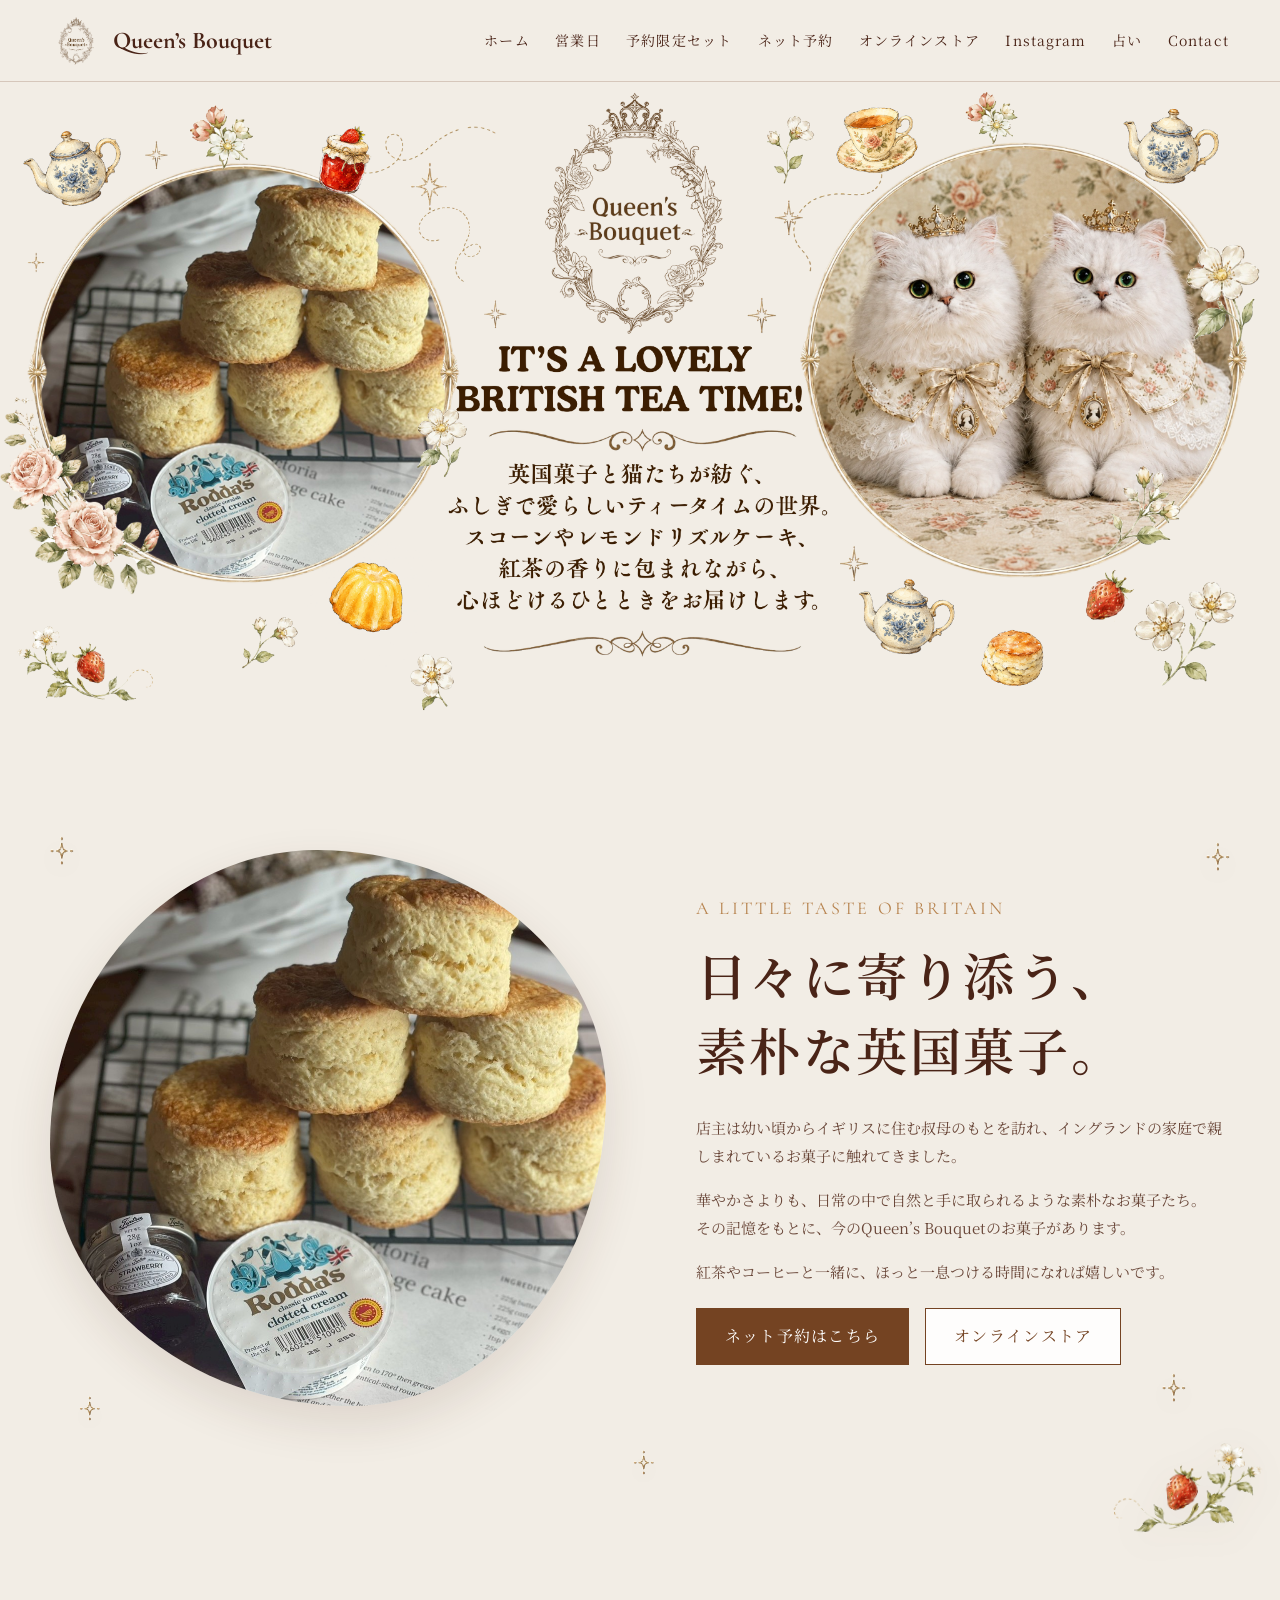
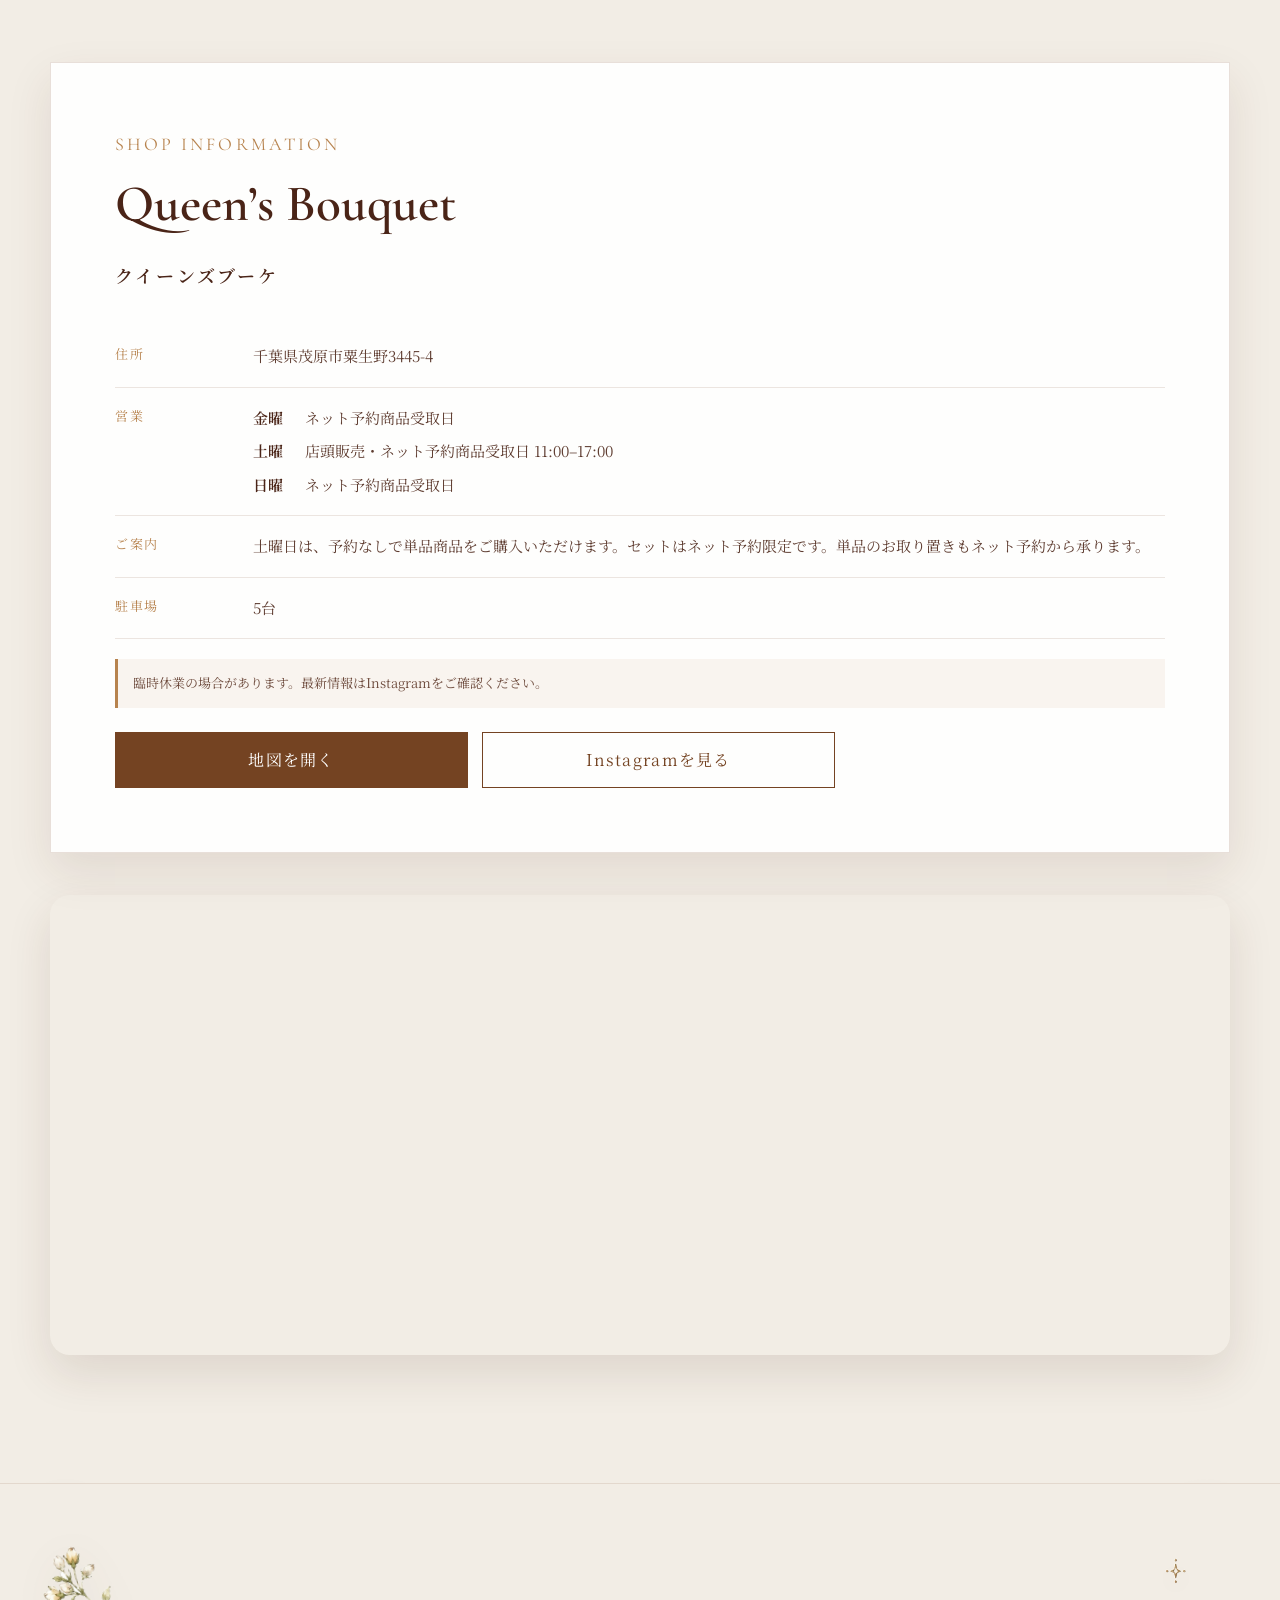
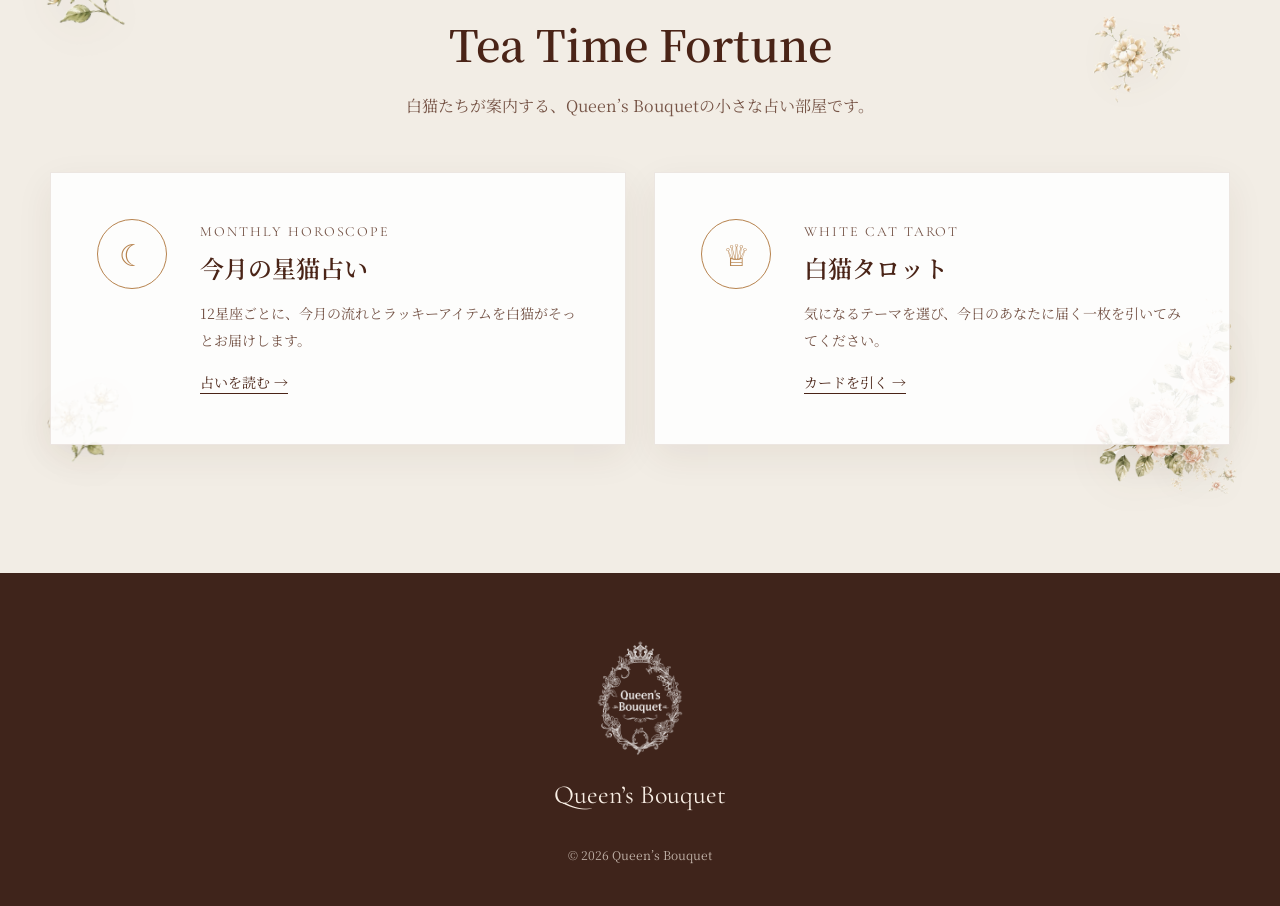
==== index.html @ 4f11711c "Rename online reservation to net reservation" ====
<!doctype html>
<html lang="ja">
<head>
  <meta charset="utf-8">
  <meta name="viewport" content="width=device-width, initial-scale=1">
  <meta name="description" content="千葉県茂原市の英国焼き菓子店 Queen's Bouquet。スコーンとレモンドリズルケーキ、やさしいティータイムをお届けします。">
  <title>Queen’s Bouquet｜英国焼き菓子店</title>
  <link rel="preconnect" href="https://fonts.googleapis.com">
  <link rel="preconnect" href="https://fonts.gstatic.com" crossorigin>
  <link href="https://fonts.googleapis.com/css2?family=Cormorant+Garamond:wght@500;600;700&family=Noto+Serif+JP:wght@400;500;600&display=swap" rel="stylesheet">
  <link rel="stylesheet" href="style.css">
</head>
<body>
  <header class="site-header">
    <a class="brand" href="#home" aria-label="Queen's Bouquet ホーム">
      <img src="assets/logo.png" alt="Queen's Bouquet ロゴ">
      <span>Queen’s Bouquet</span>
    </a>

    <button class="menu-button" type="button" aria-label="メニューを開く" aria-expanded="false">
      <span></span><span></span><span></span>
    </button>

    <nav class="main-nav" aria-label="メインメニュー">
      <a href="#home">ホーム</a>
      <a href="business-days.html">営業日</a>
      <a href="reservation.html">予約限定セット</a>
      <a href="https://queens-bouquet.take-eats.jp/" target="_blank" rel="noopener">ネット予約</a>
      <a href="https://queensbouquet.stores.jp/" target="_blank" rel="noopener">オンラインストア</a>
      <a href="https://www.instagram.com/queens__bouquet/" target="_blank" rel="noopener">Instagram</a>
      <a href="#fortune">占い</a>
      <a href="https://queensbouquet.stores.jp/inquiry"
  target="_blank"
  rel="noopener"
>
  Contact
</a>
    </nav>
  </header>

  <main>
    <section id="home" class="hero" aria-label="Queen's Bouquetへようこそ">
      <img src="assets/hero-banner.png" alt="英国菓子と白猫をあしらったQueen's Bouquetのウェルカムビジュアル">
    </section>

    <section class="intro section-shell">
      <img class="decor intro-decor intro-decor-1" src="assets/sparkle-dot.png" alt="" aria-hidden="true">
      <img class="decor intro-decor intro-decor-2" src="assets/sparkle-dot.png" alt="" aria-hidden="true">
      <img class="decor intro-decor intro-decor-3" src="assets/sparkle-dot.png" alt="" aria-hidden="true">
      <div class="intro-photo reveal">
        <img src="assets/scones-photo.png" alt="焼きたてのスコーンとクロテッドクリーム、ジャム">
      </div>
      <div class="intro-copy reveal">
        <p class="eyebrow">A little taste of Britain</p>
        <h1>日々に寄り添う、<br>素朴な英国菓子。</h1>
        <p>店主は幼い頃からイギリスに住む叔母のもとを訪れ、イングランドの家庭で親しまれているお菓子に触れてきました。</p>
        <p>華やかさよりも、日常の中で自然と手に取られるような素朴なお菓子たち。<br>その記憶をもとに、今のQueen’s Bouquetのお菓子があります。</p>
        <p>紅茶やコーヒーと一緒に、ほっと一息つける時間になれば嬉しいです。</p>
        <div class="intro-actions">
          <a class="button" href="https://queens-bouquet.take-eats.jp/" target="_blank" rel="noopener">ネット予約はこちら</a>
          <a class="button button-secondary" href="https://queensbouquet.stores.jp/" target="_blank" rel="noopener">オンラインストア</a>
        </div>
      </div>
    </section>

    

    <section class="shop-info section-shell">
      <img class="decor shop-pos shop-pos-4a" src="assets/sparkle-dot.png" alt="" aria-hidden="true">
      <img class="decor shop-pos shop-pos-4b" src="assets/sparkle-dot.png" alt="" aria-hidden="true">
      <img class="decor shop-pos shop-pos-11" src="assets/strawberry-flower-line.png" alt="" aria-hidden="true">
      <img class="decor shop-pos shop-pos-5" src="assets/flower-single.png" alt="" aria-hidden="true">
      <img class="decor shop-pos shop-pos-4c" src="assets/sparkle-dot.png" alt="" aria-hidden="true">
      <img class="decor shop-pos shop-pos-3" src="assets/strawberry-accent.png" alt="" aria-hidden="true">
      <img class="decor shop-pos shop-pos-4d" src="assets/sparkle-dot.png" alt="" aria-hidden="true">
      <img class="decor shop-pos shop-pos-2b" src="assets/teacup-accent.png" alt="" aria-hidden="true">
      <img class="decor shop-pos shop-pos-8" src="assets/teapot-accent.png" alt="" aria-hidden="true">
      <img class="decor shop-pos shop-pos-12a" src="assets/flower-double.png" alt="" aria-hidden="true">
      <img class="decor shop-pos shop-pos-15" src="assets/small-rose-bud.png" alt="" aria-hidden="true">
      <div class="info-card reveal">
        <p class="eyebrow">Shop Information</p>
        <h2>Queen’s Bouquet<br><span>クイーンズブーケ</span></h2>
        <dl class="shop-details">
          <div>
            <dt>住所</dt>
            <dd>千葉県茂原市粟生野3445-4</dd>
          </div>
          <div>
            <dt>営業</dt>
            <dd>
              <span class="schedule-line"><strong>金曜</strong> ネット予約商品受取日</span>
              <span class="schedule-line"><strong>土曜</strong> 店頭販売・ネット予約商品受取日 11:00–17:00</span>
              <span class="schedule-line"><strong>日曜</strong> ネット予約商品受取日</span>
            </dd>
          </div>
          <div>
            <dt>ご案内</dt>
            <dd>土曜日は、予約なしで単品商品をご購入いただけます。セットはネット予約限定です。単品のお取り置きもネット予約から承ります。</dd>
          </div>
          <div>
            <dt>駐車場</dt>
            <dd>5台</dd>
          </div>
        </dl>
        <p class="temporary-note">臨時休業の場合があります。最新情報はInstagramをご確認ください。</p>
        <div class="info-actions">
          <a class="button" href="https://www.google.com/maps/place/Queen's+Bouquet/@35.486247,140.3505723,18z/data=!3m1!4b1!4m6!3m5!1s0x6022c100517cca89:0xf4d206d53f871eb1!8m2!3d35.486247!4d140.3512534!16s%2Fg%2F11yyhpc_2k!5m1!1e1?entry=ttu&g_ep=EgoyMDI2MDcwOC4wIKXMDSoASAFQAw%3D%3D" target="_blank" rel="noopener">地図を開く</a>
          <a class="button button-link" href="https://www.instagram.com/queens__bouquet/" target="_blank" rel="noopener">Instagramを見る</a>
        </div>
      </div>
      <div class="map-panel reveal">
        <iframe
          src="https://www.google.com/maps?q=Queen%27s%20Bouquet%2C%20%E5%8D%83%E8%91%89%E7%9C%8C%E8%8C%82%E5%8E%9F%E5%B8%82%E7%B2%9F%E7%94%9F%E9%87%8E3445-4&z=18&output=embed"
          title="Queen’s Bouquet 周辺地図"
          loading="lazy"
          referrerpolicy="no-referrer-when-downgrade"
          allowfullscreen>
        </iframe>
      </div>
    </section>

    <section id="fortune" class="fortune-section">
      <img class="decor fortune-item fi-13" src="assets/buds-spray.png" alt="" aria-hidden="true">
      <img class="decor fortune-item fi-4" src="assets/sparkle-dot.png" alt="" aria-hidden="true">
      <img class="decor fortune-item fi-10" src="assets/rose-corner.png" alt="" aria-hidden="true">
      <img class="decor fortune-item fi-12" src="assets/flower-double.png" alt="" aria-hidden="true">
      <img class="decor fortune-item fi-14" src="assets/floral-bouquet.png" alt="" aria-hidden="true">
      <img class="decor fortune-item fi-16" src="assets/cream-flower.png" alt="" aria-hidden="true">
      <div class="section-heading reveal">
        <h2>Tea Time Fortune</h2>
        <p>白猫たちが案内する、Queen’s Bouquetの小さな占い部屋です。</p>
      </div>

      <div class="fortune-grid section-shell">
        <a class="fortune-card reveal" href="https://uranai-land.github.io/hoshi-neko-uranai/" target="_blank" rel="noopener">
          <div class="fortune-icon">☾</div>
          <div>
            <p class="card-kicker">MONTHLY HOROSCOPE</p>
            <h3>今月の星猫占い</h3>
            <p>12星座ごとに、今月の流れとラッキーアイテムを白猫がそっとお届けします。</p>
            <span>占いを読む →</span>
          </div>
        </a>

        <a class="fortune-card reveal" href="https://uranai-land.github.io/shiro-neko-tarot/" target="_blank" rel="noopener">
          <div class="fortune-icon">♕</div>
          <div>
            <p class="card-kicker">WHITE CAT TAROT</p>
            <h3>白猫タロット</h3>
            <p>気になるテーマを選び、今日のあなたに届く一枚を引いてみてください。</p>
            <span>カードを引く →</span>
          </div>
        </a>
      </div>
    </section>
  </main>

  <footer>
    <img src="assets/logo.png" alt="" aria-hidden="true">
    <p>Queen’s Bouquet</p>
    <p class="copyright">© <span id="year"></span> Queen’s Bouquet</p>
  </footer>

  <script src="script.js"></script>
</body>
</html>
---- style.css ----
:root {
  --ink: #4a2417;
  --brown: #744322;
  --gold: #b7834e;
  --cream: #fbf7f0;
  --page: #F2EDE5;
  --rose: #dba596;
  --blue: #6d8290;
  --line: rgba(116, 67, 34, .22);
  --shadow: 0 18px 45px rgba(76, 43, 26, .12);
}

* { box-sizing: border-box; }
html { scroll-behavior: smooth; }
body {
  margin: 0;
  color: var(--ink);
  background: var(--page);
  font-family: "Noto Serif JP", serif;
  line-height: 1.9;
}
img { max-width: 100%; display: block; }
a { color: inherit; }

.site-header {
  position: sticky;
  top: 0;
  z-index: 20;
  height: 82px;
  padding: 0 clamp(18px, 4vw, 68px);
  display: flex;
  align-items: center;
  justify-content: space-between;
  background: rgba(242,237,229,.96);
  border-bottom: 1px solid var(--line);
  backdrop-filter: blur(12px);
}
.brand {
  display: flex;
  align-items: center;
  gap: 12px;
  text-decoration: none;
  font-family: "Cormorant Garamond", serif;
  font-size: 24px;
  font-weight: 700;
}
.brand img { width: 50px; height: 50px; object-fit: contain; }
.main-nav { display: flex; align-items: center; gap: clamp(14px, 2vw, 30px); }
.main-nav a {
  position: relative;
  text-decoration: none;
  font-size: 14px;
  letter-spacing: .08em;
}
.main-nav a::after {
  content: "";
  position: absolute;
  left: 50%; right: 50%; bottom: -9px;
  height: 1px;
  background: var(--gold);
  transition: .25s ease;
}
.main-nav a:hover::after { left: 0; right: 0; }
.menu-button { display: none; border: 0; background: transparent; padding: 8px; }
.menu-button span { display: block; width: 25px; height: 1px; background: var(--ink); margin: 6px 0; }

.hero { background: var(--page); overflow: hidden; }
.hero img { width: 100%; height: auto; }

.section-shell { width: min(1180px, calc(100% - 40px)); margin-inline: auto; }
.decor {
  position: absolute;
  pointer-events: none;
  z-index: 0;
  filter: drop-shadow(0 8px 18px rgba(76, 43, 26, .06));
}

.intro {
  position: relative;
  display: grid;
  grid-template-columns: 1.02fr .98fr;
  gap: clamp(45px, 7vw, 100px);
  align-items: center;
  padding-block: clamp(85px, 10vw, 145px);
}
.intro-photo,
.intro-copy { position: relative; z-index: 1; }
.intro-photo img {
  width: 100%;
  aspect-ratio: 1 / 1;
  object-fit: cover;
  border-radius: 48% 52% 46% 54% / 53% 44% 56% 47%;
  box-shadow: var(--shadow);
}
.intro-decor-1 { width: 34px; left: -6px; top: 112px; }
.intro-decor-2 { width: 34px; right: -4px; top: 118px; }
.intro-decor-3 { width: 34px; right: 40px; bottom: 126px; }


.eyebrow {
  margin: 0 0 12px;
  color: var(--gold);
  font-family: "Cormorant Garamond", serif;
  font-size: 18px;
  letter-spacing: .17em;
  text-transform: uppercase;
}
h1, h2, h3 { margin-top: 0; font-weight: 600; line-height: 1.45; }
h1 { font-size: clamp(34px, 4vw, 58px); letter-spacing: .05em; margin-bottom: 28px; }
.intro-copy p:not(.eyebrow) { color: #694638; font-size: 15px; }
.intro-actions { display: flex; flex-wrap: wrap; gap: 14px 16px; margin-top: 22px; }
.button {
  display: inline-flex;
  align-items: center;
  justify-content: center;
  min-height: 52px;
  padding: 12px 28px;
  border: 1px solid var(--brown);
  background: var(--brown);
  color: #fff;
  text-decoration: none;
  letter-spacing: .08em;
  transition: .25s ease;
}
.button:hover { background: transparent; color: var(--brown); transform: translateY(-2px); }
.button-secondary { background: rgba(255,255,255,.9); color: var(--brown); }
.button-secondary:hover { background: var(--brown); color: #fff; }


.shop-info {
  position: relative;
  padding-block: clamp(85px, 10vw, 140px);
  display: grid;
  grid-template-columns: 1.1fr .9fr;
  gap: clamp(50px, 8vw, 120px);
  align-items: center;
}





.shop-pos { z-index: 0; }
.shop-pos-2a { width: 92px; left: -22px; top: -116px; transform: rotate(-7deg); }
.shop-pos-4a { width: 30px; left: 2%; top: -140px; }
.shop-pos-1a { width: 92px; left: -4%; top: 34px; transform: rotate(-4deg); }
.shop-pos-4b { width: 30px; left: 49%; top: -86px; }
.shop-pos-7 { width: 92px; left: 55%; top: -62px; transform: rotate(5deg); }
.shop-pos-11 { width: 170px; right: -40px; top: -124px; transform: rotate(-4deg); }
.shop-pos-5 { width: 82px; left: -22px; bottom: -92px; }
.shop-pos-4c { width: 28px; left: 13%; bottom: -70px; }
.shop-pos-3 { width: 46px; right: 25%; bottom: -82px; }
.shop-pos-4d { width: 28px; right: 18%; bottom: -58px; }
.shop-pos-2b { width: 90px; right: 9%; bottom: -94px; transform: rotate(4deg); }
.shop-pos-8 { width: 82px; right: -18px; bottom: -72px; transform: rotate(8deg); }

.shop-pos-12a { width: 104px; left: -26px; bottom: -118px; transform: rotate(-6deg); }
.shop-pos-15 { width: 40px; left: 39%; bottom: -34px; transform: rotate(8deg); }

.info-card {
  position: relative;
  z-index: 1;
  padding: clamp(34px, 5vw, 64px);
  border: 1px solid rgba(116, 67, 34, .16);
  background: rgba(255,255,255,.94);
  box-shadow: 0 18px 42px rgba(76, 43, 26, .10);
}
.info-card h2 { font-family: "Cormorant Garamond", "Noto Serif JP", serif; font-size: clamp(36px, 4vw, 54px); margin-bottom: 28px; line-height: 1.22; }
.info-card h2 span { font-family: "Noto Serif JP", serif; font-size: 18px; letter-spacing: .16em; }
dl { margin: 0; }
.shop-details > div {
  display: grid;
  grid-template-columns: 86px minmax(0, 1fr);
  gap: 18px;
  padding: 16px 0;
  border-bottom: 1px solid rgba(116, 67, 34, .13);
}
dt { color: var(--gold); font-size: 13px; letter-spacing: .12em; }
dd { margin: 0; font-size: 15px; color: #5f3d31; }
.schedule-line { display: block; }
.schedule-line + .schedule-line { margin-top: 5px; }
.schedule-line strong { display: inline-block; min-width: 48px; color: var(--ink); font-weight: 600; }
.temporary-note {
  margin: 20px 0 0;
  padding: 13px 15px;
  border-left: 3px solid var(--gold);
  background: rgba(183, 131, 78, .08);
  color: #6d4a3c;
  font-size: 13px;
  line-height: 1.75;
}
.info-actions {
  display: grid;
  grid-template-columns: repeat(2, minmax(0, 1fr));
  gap: 14px;
  margin-top: 24px;
}
.info-actions .button { width: 100%; min-height: 50px; margin: 0; padding-inline: 16px; white-space: nowrap; }
.button-link { background: transparent; color: var(--brown); }
.button-link:hover { background: var(--brown); color: #fff; }

.map-panel {
  position: relative;
  z-index: 1;
  min-height: 520px;
  display: grid;
  align-items: stretch;
}
.map-panel iframe {
  width: 100%;
  min-height: 520px;
  border: 0;
  border-radius: 26px;
  box-shadow: var(--shadow);
}

.fortune-section {
  position: relative;
  padding: clamp(85px, 10vw, 140px) 0;
  background: var(--page);
  border-top: 1px solid rgba(116, 67, 34, .12);
}
.fortune-item { z-index: 0; }
.fi-1 { width: 90px; right: 12%; top: 20px; }
.fi-4 { width: 30px; right: 7%; top: 72px; }
.fi-3 { width: 44px; right: 3%; top: 110px; }
.fi-10 { width: 230px; right: 3%; bottom: 82px; }
.fi-11 { width: 240px; left: 2%; bottom: 74px; }
.fi-12 { width: 92px; left: 2%; bottom: -22px; }
.fi-14 { width: 118px; right: 2%; bottom: 72px; opacity: .78; }
.fi-16 { width: 120px; right: 14%; top: 150px; opacity: .95; }





.section-heading { width: min(820px, calc(100% - 40px)); margin: 0 auto 50px; text-align: center; position: relative; z-index: 1; }
.section-heading h2 { font-size: clamp(28px, 3.4vw, 46px); margin-bottom: 15px; }
.section-heading > p:last-child { color: #765446; }
.fortune-grid { display: grid; grid-template-columns: repeat(2, 1fr); gap: 28px; position: relative; z-index: 1; }
.fortune-card {
  display: grid;
  grid-template-columns: 78px 1fr;
  gap: 25px;
  padding: clamp(28px, 4vw, 46px);
  background: rgba(255,255,255,.88);
  border: 1px solid rgba(116, 67, 34, .12);
  text-decoration: none;
  box-shadow: 0 12px 35px rgba(76,43,26,.07);
  transition: .3s ease;
}
.fortune-card:hover { transform: translateY(-6px); box-shadow: var(--shadow); border-color: var(--gold); }
.fortune-icon { width: 70px; height: 70px; display: grid; place-items: center; border: 1px solid var(--gold); border-radius: 50%; font-size: 30px; color: var(--gold); }
.card-kicker { margin: 0 0 6px; color: var(--gold); font-family: "Cormorant Garamond", serif; font-size: 14px; letter-spacing: .14em; }
.fortune-card h3 { margin-bottom: 12px; font-size: 24px; }
.fortune-card p { color: #755447; font-size: 14px; }
.fortune-card span { font-size: 14px; text-decoration: underline; text-underline-offset: 5px; }

footer { padding: 65px 20px 35px; text-align: center; background: #3f241b; color: #f8eee4; }
footer img { width: 120px; margin: 0 auto 12px; filter: brightness(0) invert(1); opacity: .92; }
footer > p { margin: 4px 0; font-family: "Cormorant Garamond", serif; font-size: 26px; }
.footer-small, footer .copyright { font-family: "Noto Serif JP", serif; font-size: 12px; opacity: .7; }
.copyright { margin-top: 25px !important; }

.reveal { opacity: 0; transform: translateY(24px); transition: opacity .8s ease, transform .8s ease; }
.reveal.is-visible { opacity: 1; transform: translateY(0); }

@media (max-width: 1000px) {
  
}

@media (max-width: 850px) {
  .site-header { height: 70px; }
  .brand span { font-size: 20px; }
  .brand img { width: 42px; height: 42px; }
  .menu-button { display: block; }
  .main-nav {
    position: fixed;
    inset: 70px 0 auto 0;
    display: grid;
    gap: 0;
    background: rgba(242,237,229,.98);
    border-bottom: 1px solid var(--line);
    transform: translateY(-130%);
    opacity: 0;
    transition: .3s ease;
  }
  .main-nav.open { transform: translateY(0); opacity: 1; }
  .main-nav a { padding: 17px 24px; text-align: center; border-top: 1px solid rgba(116,67,34,.10); }
  .main-nav a::after { display: none; }

  .intro, .shop-info { grid-template-columns: 1fr; }
  .intro-copy { order: -1; }
  .intro-decor-1 { left: -6px; top: 84px; width: 72px; }
  .intro-decor-2 { right: -6px; top: 88px; width: 74px; }
  .intro-decor-3 { right: 18px; top: auto; bottom: 128px; width: 28px; }

  .map-panel iframe { min-height: 360px; }

  .fortune-grid { grid-template-columns: 1fr; }
  .shop-pos-2a { width: 70px; left: -10px; top: -90px; }
  .shop-pos-4a { left: 2%; top: -104px; }
  .shop-pos-1a { width: 72px; left: -12px; top: 14px; }
  .shop-pos-4b { left: 47%; top: -54px; }
  .shop-pos-7 { width: 74px; left: 57%; top: -38px; }
  .shop-pos-11 { width: 130px; right: -28px; top: -90px; }
  .shop-pos-5 { width: 64px; left: -8px; bottom: -64px; }
  .shop-pos-4c { left: 16%; bottom: -50px; }
  .shop-pos-3 { right: 28%; bottom: -58px; }
  .shop-pos-4d { right: 19%; bottom: -42px; }
  .shop-pos-2b { width: 68px; right: 8%; bottom: -64px; }
  .shop-pos-8 { width: 64px; right: -8px; bottom: -48px; }
  .fi-1 { width: 72px; right: 12%; top: 20px; }
  .fi-4 { width: 26px; right: 7%; top: 68px; }
  .fi-3 { width: 34px; right: 3%; top: 106px; }
  .fi-10 { width: 170px; right: -28px; bottom: 98px; opacity: .8; }
  .fi-11 { width: 170px; left: -24px; bottom: 90px; opacity: .8; }
}

@media (max-width: 560px) {
  body { line-height: 1.8; }

  /* スマホではメインバナー全体を画面幅に収める */
  .hero { overflow: hidden; }
  .hero img {
    width: 100%;
    max-width: 100%;
    height: auto;
    object-fit: contain;
    display: block;
  }

.section-shell { width: min(100% - 28px, 1180px); }

  .intro { padding-block: 70px; gap: 48px; }
  .intro-actions { flex-direction: column; align-items: flex-start; }
  .intro-actions .button { width: 100%; }
  .decor { opacity: .82; }

  
  .shop-info { padding-block: 70px; }
  .info-card { padding: 30px 22px; }
  .info-actions { grid-template-columns: 1fr; }
  .shop-details > div { grid-template-columns: 72px minmax(0, 1fr); gap: 12px; }
  .map-panel iframe { min-height: 300px; }
  .fortune-item { opacity: .9; }
  .fi-10, .fi-11 { opacity: .42; }

  .fortune-card { grid-template-columns: 1fr; gap: 16px; }
  .fortune-icon { width: 58px; height: 58px; font-size: 25px; }

  /* 占い見出しに重なる右側の花を非表示 */
  .fortune-section .fi-16 { display: none !important; }
}

.shop-pos-1a, .shop-pos-7 { display: none !important; }

.fi-13 { width: 92px; left: 3%; top: 58px; transform: rotate(-12deg); }
.fi-12 { width: 88px; left: 3%; bottom: 112px; transform: rotate(-6deg); }
.fi-16 { width: 104px; right: 7%; top: 122px; opacity: .92; }
.fi-1, .fi-3, .fi-11 { display: none !important; }

@media (max-width: 850px) {
  .intro-decor-1 { width: 28px; left: 4px; top: 88px; }
  .intro-decor-2 { width: 28px; right: 4px; top: 92px; }
  .fi-13 { width: 72px; left: 1%; top: 54px; }
  .fi-12 { width: 68px; left: 1%; bottom: 118px; }
  .fi-16 { width: 82px; right: 4%; top: 118px; }
  .fi-14 { width: 92px; right: -8px; bottom: 72px; opacity: .55; }
}


/* Business days page */
.business-page { padding: clamp(64px, 8vw, 110px) 0; }
.business-hero {
  text-align: center;
  max-width: 860px;
  padding: clamp(42px, 6vw, 68px) clamp(22px, 5vw, 64px);
  background: rgba(255,255,255,.78);
  border: 1px solid rgba(116,67,34,.12);
  box-shadow: 0 16px 38px rgba(76,43,26,.07);
}
.business-hero h1 { margin-bottom: 22px; font-size: clamp(38px, 5vw, 62px); }
.business-hero p { margin: 10px 0; color: #694638; }
.business-lead { font-size: clamp(18px, 2vw, 22px); line-height: 1.9; }
.business-overview {
  display: grid;
  gap: 14px;
  max-width: 620px;
  margin: 28px auto 0;
}
.business-overview p {
  margin: 0;
  padding: 14px 18px;
  background: rgba(183,131,78,.08);
  border: 1px solid rgba(116,67,34,.1);
  border-radius: 999px;
  display: flex;
  justify-content: center;
  gap: 14px;
  flex-wrap: wrap;
  align-items: center;
}
.business-overview strong { color: var(--ink); font-weight: 700; letter-spacing: .08em; }
.business-overview span { color: #6e4b3d; }
.business-cards {
  display: grid;
  grid-template-columns: repeat(2, minmax(0, 1fr));
  gap: 30px;
  max-width: 1080px;
  margin: 42px auto 0;
}
.business-card {
  padding: clamp(34px, 5vw, 50px);
  background: rgba(255,255,255,.92);
  border: 1px solid rgba(116,67,34,.12);
  box-shadow: 0 14px 34px rgba(76,43,26,.07);
  text-align: center;
  min-height: 320px;
  display: flex;
  flex-direction: column;
  justify-content: center;
}
.business-card h2 { margin: 10px 0 12px; font-size: clamp(28px, 3vw, 42px); }
.business-day { margin: 0; color: var(--gold); letter-spacing: .18em; font-size: 13px; }
.business-time { margin: 0 0 10px; font-family: 'Cormorant Garamond', serif; font-size: clamp(30px, 4vw, 52px); line-height: 1.15; color: var(--ink); }
.business-time-small { font-size: clamp(28px, 3.2vw, 42px); }
.business-type { margin: 0; font-size: 18px; font-weight: 600; color: var(--ink); }
.business-copy { margin: 18px 0 0; line-height: 2; color: #6e4b3d; }
.business-card .button { margin: 20px auto 0; }
.business-note {
  max-width: 1080px;
  margin-top: 32px;
  padding: 32px 24px;
  text-align: center;
  border: 1px solid rgba(183,131,78,.22);
  background: rgba(183,131,78,.08);
}
.business-note-title { margin: 0 0 8px; font-weight: 600; color: var(--ink); }
.business-note p { margin: 6px 0; }
.business-note .button { margin-top: 18px; }
.back-home { margin-top: 42px; text-align: center; }
.back-home a { display: inline-block; padding-bottom: 4px; border-bottom: 1px solid currentColor; text-decoration: none; }
.main-nav a[aria-current="page"] { color: var(--gold); }

@media (max-width: 850px) {
  .business-cards { grid-template-columns: 1fr; gap: 22px; }
  .business-card { min-height: auto; }
  .business-overview p { border-radius: 22px; }
}

@media (max-width: 560px) {
  .business-page { padding-top: 40px; }
  .business-hero { padding: 34px 18px; }
  .business-hero br { display: none; }
  .business-overview p { padding: 14px 16px; }
  .business-card { padding: 28px 20px; }
  .business-note { padding: 22px 16px; }
}

/* お取り置きページ */
.reservation-page { padding: 90px 0 120px; }
.reservation-intro { max-width: 920px; text-align: center; }
.reservation-intro h1 { margin-bottom: 28px; }
.reservation-intro > p { max-width: 760px; margin: 12px auto; }
.reservation-summary {
  display: grid;
  grid-template-columns: repeat(2, minmax(0, 1fr));
  gap: 18px;
  margin: 38px auto 28px;
}
.reservation-summary p {
  margin: 0;
  padding: 24px 18px;
  background: rgba(255,255,255,.82);
  border: 1px solid rgba(116,67,34,.15);
  box-shadow: 0 10px 26px rgba(76,43,26,.06);
}
.reservation-important {
  font-weight: 600;
  color: var(--brown);
  font-size: 18px;
}
.reservation-form-wrap { max-width: 920px; margin-top: 54px; }
.reservation-status {
  display: none;
  margin-bottom: 22px;
  padding: 18px 22px;
  border: 1px solid rgba(116,67,34,.2);
  background: rgba(255,255,255,.82);
  text-align: center;
}
.reservation-status.is-open,
.reservation-status.is-closed { display: block; }
.reservation-status.is-open { border-color: rgba(76,116,67,.35); }
.reservation-status.is-closed { border-color: rgba(146,63,49,.35); color: #76372d; }
.hold-form {
  padding: clamp(28px, 6vw, 66px);
  background: rgba(255,255,255,.92);
  border: 1px solid rgba(116,67,34,.18);
  box-shadow: var(--shadow);
}
.form-field { margin-bottom: 28px; }
.contact-field { display: flex; flex-direction: column; }
.contact-field input { margin-top: auto; min-height: 54px; }
.field-note-spacer { visibility: hidden; }

.form-grid-two { display: grid; grid-template-columns: 1fr 1fr; gap: 24px; }
.form-field label,
.product-fieldset legend {
  display: block;
  margin-bottom: 8px;
  font-weight: 600;
  color: var(--ink);
}
.form-field label span,
.product-fieldset legend span { color: #9a4b3f; font-size: 12px; margin-left: 6px; }
.field-note { margin: 0 0 9px; color: #7c6257; font-size: 13px; }
.form-field input,
.form-field select,
.form-field textarea,
.product-row select {
  width: 100%;
  border: 1px solid rgba(116,67,34,.26);
  background: #fff;
  color: var(--ink);
  font: inherit;
  padding: 13px 14px;
  border-radius: 0;
}
.form-field input:focus,
.form-field select:focus,
.form-field textarea:focus,
.product-row select:focus { outline: 2px solid rgba(183,131,78,.35); outline-offset: 2px; }
.product-fieldset {
  margin: 4px 0 30px;
  padding: 0;
  border: 0;
}
.product-row {
  display: grid;
  grid-template-columns: 1fr 130px;
  align-items: center;
  gap: 24px;
  padding: 18px 0;
  border-bottom: 1px dotted rgba(116,67,34,.25);
}
.product-row:first-of-type { border-top: 1px dotted rgba(116,67,34,.25); }
.product-row strong { display: block; font-size: 17px; }
.product-row small { display: block; margin-top: 4px; color: #7c6257; }
.product-row label { display: grid; grid-template-columns: 1fr auto; align-items: center; gap: 9px; }
.product-row em { font-style: normal; }
.form-error { margin: 10px 0 0; color: #9a3f34; font-size: 14px; }
.consent-row { display: flex; align-items: flex-start; gap: 12px; margin: 30px 0 10px; }
.consent-row input { margin-top: 7px; flex: 0 0 auto; }
.reservation-submit { width: 100%; margin-top: 20px; cursor: pointer; font-family: inherit; font-size: 16px; }
.reservation-submit:disabled { opacity: .45; cursor: not-allowed; transform: none; }
.submit-note { margin: 14px 0 0; color: #7c6257; font-size: 13px; text-align: center; }
.honeypot { position: absolute !important; left: -9999px !important; opacity: 0 !important; }
.sr-only { position: absolute; width: 1px; height: 1px; padding: 0; margin: -1px; overflow: hidden; clip: rect(0,0,0,0); white-space: nowrap; border: 0; }
.hold-form.is-closed { opacity: .62; }

@media (max-width: 700px) {
  .reservation-page { padding: 60px 0 90px; }
  .reservation-summary { grid-template-columns: 1fr; }
  .form-grid-two { grid-template-columns: 1fr; gap: 0; }
  .product-row { grid-template-columns: 1fr 105px; gap: 14px; }
  .hold-form { padding: 28px 20px; }
}

/* ========================================
   土曜限定セット案内ページ
======================================== */

.saturday-set-page {
  padding-bottom: 100px;
}

.set-page-hero {
  max-width: 920px;
  padding-top: clamp(70px, 9vw, 125px);
  padding-bottom: clamp(65px, 8vw, 105px);
  text-align: center;
}

.set-page-hero h1 {
  margin-bottom: 24px;
  font-size: clamp(38px, 5vw, 64px);
}

.set-page-lead {
  max-width: 720px;
  margin: 0 auto;
  color: #694638;
  font-size: clamp(17px, 2vw, 21px);
  line-height: 2;
}

.set-page-notice {
  max-width: 760px;
  margin: 38px auto 0;
  padding: 28px 30px;
  border: 1px solid rgba(116, 67, 34, .18);
  border-left: 4px solid var(--gold);
  background: rgba(255, 255, 255, .78);
  text-align: left;
}

.set-page-notice strong {
  display: block;
  margin-bottom: 12px;
  color: var(--brown);
  font-size: 18px;
}

.set-page-notice p {
  margin: 7px 0;
  color: #694638;
  line-height: 1.9;
}

.set-page-actions {
  margin-top: 34px;
}

.set-reservation-button {
  min-width: min(100%, 360px);
}

.set-page-deadline {
  margin: 18px 0 0;
  color: #765446;
  font-size: 13px;
  line-height: 1.85;
}

.set-catalog {
  padding-top: 30px;
  padding-bottom: clamp(75px, 9vw, 125px);
}

.set-catalog-grid {
  display: grid;
  grid-template-columns: repeat(2, minmax(0, 1fr));
  gap: 28px;
}

.reservation-set-card {
  display: flex;
  flex-direction: column;
  padding: clamp(28px, 4vw, 45px);
  border: 1px solid rgba(116, 67, 34, .14);
  background: rgba(255, 255, 255, .9);
  box-shadow: 0 14px 34px rgba(76, 43, 26, .07);
}

.reservation-set-heading {
  padding-bottom: 18px;
  border-bottom: 1px solid rgba(116, 67, 34, .13);
}

.set-card-number {
  margin: 0 0 8px;
  color: var(--gold);
  font-family: "Cormorant Garamond", serif;
  font-size: 13px;
  letter-spacing: .2em;
}

.reservation-set-card h2 {
  margin: 0;
  font-size: clamp(25px, 3vw, 34px);
  line-height: 1.5;
}

.set-price {
  display: grid;
  gap: 7px;
  margin-top: 24px;
  padding: 20px 22px;
  background: rgba(183, 131, 78, .08);
  border-left: 3px solid var(--gold);
}

.single-total {
  width: fit-content;
  color: #8a756c;
  font-size: 14px;
  text-decoration: line-through;
  text-decoration-thickness: 1px;
  text-decoration-color: #8a756c;
}

.set-price strong {
  color: var(--brown);
  font-size: clamp(18px, 2vw, 22px);
  line-height: 1.5;
}

.set-card-description {
  min-height: 0;
  margin: 18px 0 0;
  color: #694638;
  font-size: 14px;
  line-height: 1.9;
}

.set-contents {
  margin-top: 24px;
}

.set-contents-title {
  margin: 0 0 12px;
  color: var(--ink);
  font-size: 14px;
  font-weight: 600;
}

.set-contents ul {
  margin: 0;
  padding-left: 1.4em;
}

.set-contents li {
  margin: 9px 0;
  color: #694638;
  font-size: 14px;
  line-height: 1.85;
}

.single-price-section {
  padding-bottom: clamp(75px, 9vw, 120px);
}

.single-price-box {
  max-width: 760px;
  margin: 0 auto;
  padding: clamp(34px, 6vw, 62px);
  background: rgba(255, 255, 255, .88);
  border: 1px solid rgba(116, 67, 34, .14);
  text-align: center;
  box-shadow: 0 14px 34px rgba(76, 43, 26, .07);
}

.single-price-box h2 {
  margin-bottom: 28px;
  font-size: clamp(30px, 4vw, 46px);
}

.single-price-list {
  max-width: 520px;
  margin: 0 auto;
  border-top: 1px solid rgba(116, 67, 34, .15);
}

.single-price-list p {
  display: flex;
  align-items: center;
  justify-content: space-between;
  gap: 25px;
  margin: 0;
  padding: 15px 4px;
  border-bottom: 1px solid rgba(116, 67, 34, .15);
}

.single-price-list span {
  text-align: left;
}

.single-price-list strong {
  flex: 0 0 auto;
  color: var(--brown);
}

.single-price-note {
  margin: 24px 0 0;
  color: #765446;
  font-size: 14px;
}

.set-bottom-cta {
  padding: clamp(65px, 8vw, 105px) 20px;
  background: rgba(255, 255, 255, .7);
  border-top: 1px solid rgba(116, 67, 34, .13);
  border-bottom: 1px solid rgba(116, 67, 34, .13);
  text-align: center;
}

.set-bottom-cta h2 {
  margin-bottom: 18px;
  font-size: clamp(30px, 4vw, 48px);
}

.set-bottom-cta p:not(.eyebrow):not(.set-page-deadline) {
  margin-bottom: 28px;
  color: #694638;
}

.saturday-set-page .back-home {
  margin-top: 55px;
}

@media (max-width: 850px) {
  .set-catalog-grid {
    grid-template-columns: 1fr;
  }
}

@media (max-width: 560px) {
  .saturday-set-page {
    padding-bottom: 75px;
  }

  .set-page-hero {
    padding-top: 52px;
    padding-bottom: 65px;
  }

  .set-page-notice {
    padding: 22px 18px;
  }

  .set-page-notice strong {
    font-size: 16px;
  }

  .reservation-set-card {
    padding: 27px 20px;
  }

  .set-price {
    padding: 18px 16px;
  }

  .single-price-box {
    padding: 32px 20px;
  }

  .single-price-list p {
    gap: 16px;
  }

  .set-reservation-button {
    width: 100%;
    min-width: 0;
  }
}

/* ========================================
   営業日ページ：金・土・日の3日表示
   style.cssの一番下へ追加
======================================== */

.business-overview-three {
  max-width: 760px;
}

.business-cards-three {
  grid-template-columns: repeat(3, minmax(0, 1fr));
  max-width: 1180px;
  align-items: stretch;
}

.business-cards-three .business-card {
  min-height: 560px;
  justify-content: flex-start;
}

.business-card-saturday {
  border-color: rgba(183, 131, 78, .34);
  box-shadow: 0 18px 42px rgba(76, 43, 26, .11);
}

.business-tag-list {
  display: flex;
  justify-content: center;
  flex-wrap: wrap;
  gap: 8px;
  margin: 18px 0 0;
}

.business-tag-list span {
  display: inline-flex;
  align-items: center;
  justify-content: center;
  min-width: 76px;
  padding: 7px 13px;
  border: 1px solid rgba(183, 131, 78, .28);
  border-radius: 999px;
  background: rgba(183, 131, 78, .08);
  color: var(--brown);
  font-size: 13px;
}

.business-attention {
  margin: 18px 0 0;
  padding: 13px 14px;
  border-left: 3px solid var(--gold);
  background: rgba(183, 131, 78, .08);
  color: #694638;
  font-size: 13px;
  line-height: 1.8;
}

.business-deadline {
  margin: 18px 0 0;
  color: var(--gold);
  font-size: 13px;
  font-weight: 600;
  letter-spacing: .08em;
}

.business-cards-three .business-card > .button {
  width: 100%;
  margin-top: auto;
}

.saturday-use-box {
  display: grid;
  gap: 12px;
  margin-top: 22px;
  text-align: left;
}

.saturday-use-box > div {
  padding: 16px;
  border: 1px solid rgba(116, 67, 34, .13);
  background: rgba(183, 131, 78, .06);
}

.saturday-use-box strong {
  display: block;
  margin-bottom: 5px;
  color: var(--brown);
}

.saturday-use-box p {
  margin: 0;
  color: #694638;
  font-size: 13px;
  line-height: 1.8;
}

.business-card-actions {
  display: grid;
  gap: 10px;
  margin-top: auto;
}

.business-card-actions .button {
  width: 100%;
  margin: 0;
  padding-inline: 14px;
}

.business-guide {
  max-width: 1080px;
  margin-top: 42px;
  padding: clamp(34px, 6vw, 62px);
  border: 1px solid rgba(116, 67, 34, .14);
  background: rgba(255, 255, 255, .88);
  text-align: center;
  box-shadow: 0 14px 34px rgba(76, 43, 26, .07);
}

.business-guide-heading h2 {
  margin-bottom: 30px;
  font-size: clamp(29px, 4vw, 46px);
}

.business-guide-grid {
  display: grid;
  grid-template-columns: repeat(2, minmax(0, 1fr));
  gap: 20px;
  text-align: left;
}

.business-guide-grid > div {
  padding: 24px;
  border: 1px solid rgba(116, 67, 34, .13);
  background: rgba(183, 131, 78, .06);
}

.business-guide-grid strong {
  display: block;
  margin-bottom: 10px;
  color: var(--brown);
  font-size: 17px;
}

.business-guide-grid p {
  margin: 0;
  color: #694638;
  font-size: 14px;
  line-height: 1.9;
}

.business-guide-note {
  margin: 24px 0 20px;
  color: #765446;
  font-size: 13px;
}

.business-guide > .button {
  min-width: min(100%, 320px);
}

@media (max-width: 1050px) {
  .business-cards-three {
    grid-template-columns: 1fr;
    max-width: 760px;
  }

  .business-cards-three .business-card {
    min-height: auto;
  }

  .business-cards-three .business-card > .button,
  .business-card-actions {
    margin-top: 24px;
  }
}

@media (max-width: 700px) {
  .business-guide-grid {
    grid-template-columns: 1fr;
  }

  .business-guide {
    padding: 30px 20px;
  }
}
ライブラリ
/
business-days-aligned-style.css


/* ========================================
   営業日ページ：3カード整列版
   style.cssの一番下へ追加
======================================== */

.business-lead {
  max-width: 760px;
  margin: 0 auto;
  text-wrap: balance;
}

.business-lead-break {
  display: none;
}

.business-overview-three {
  max-width: 760px;
}

.business-cards-three {
  grid-template-columns: repeat(3, minmax(0, 1fr));
  max-width: 1180px;
  align-items: stretch;
}

.business-cards-three .business-card {
  display: grid;
  grid-template-rows: auto 1fr auto;
  min-height: 650px;
  padding: clamp(32px, 4vw, 46px);
  justify-content: initial;
}

.business-card-top {
  min-height: 245px;
}

.business-card-body {
  display: flex;
  flex-direction: column;
}

.business-card-footer {
  margin-top: 26px;
}

.business-card-footer .button {
  width: 100%;
  margin: 0;
}

.business-card-saturday {
  border-color: rgba(183, 131, 78, .34);
  box-shadow: 0 18px 42px rgba(76, 43, 26, .11);
}

.business-tag-list {
  display: flex;
  justify-content: center;
  flex-wrap: wrap;
  gap: 8px;
  margin: 18px 0 0;
}

.business-tag-list span {
  display: inline-flex;
  align-items: center;
  justify-content: center;
  min-width: 76px;
  padding: 7px 13px;
  border: 1px solid rgba(183, 131, 78, .28);
  border-radius: 999px;
  background: rgba(183, 131, 78, .08);
  color: var(--brown);
  font-size: 13px;
}

.business-attention {
  margin: 18px 0 0;
  padding: 13px 14px;
  border-left: 3px solid var(--gold);
  background: rgba(183, 131, 78, .08);
  color: #694638;
  font-size: 13px;
  line-height: 1.8;
}

.business-deadline {
  margin: 18px 0 0;
  color: var(--gold);
  font-size: 13px;
  font-weight: 600;
  letter-spacing: .08em;
}

.saturday-use-box {
  display: grid;
  gap: 12px;
  margin-top: 0;
  text-align: left;
}

.saturday-use-box > div {
  padding: 16px;
  border: 1px solid rgba(116, 67, 34, .13);
  background: rgba(183, 131, 78, .06);
}

.saturday-use-box strong {
  display: block;
  margin-bottom: 5px;
  color: var(--brown);
}

.saturday-use-box p {
  margin: 0;
  color: #694638;
  font-size: 13px;
  line-height: 1.8;
}

.business-card-actions {
  display: grid;
  gap: 10px;
}

.business-card-actions .button {
  width: 100%;
  margin: 0;
  padding-inline: 14px;
}

.business-guide {
  max-width: 1080px;
  margin-top: 42px;
  padding: clamp(34px, 6vw, 62px);
  border: 1px solid rgba(116, 67, 34, .14);
  background: rgba(255, 255, 255, .88);
  text-align: center;
  box-shadow: 0 14px 34px rgba(76, 43, 26, .07);
}

.business-guide-heading h2 {
  margin-bottom: 30px;
  font-size: clamp(29px, 4vw, 46px);
}

.business-guide-grid {
  display: grid;
  grid-template-columns: repeat(2, minmax(0, 1fr));
  gap: 20px;
  text-align: left;
}

.business-guide-grid > div {
  padding: 24px;
  border: 1px solid rgba(116, 67, 34, .13);
  background: rgba(183, 131, 78, .06);
}

.business-guide-grid strong {
  display: block;
  margin-bottom: 10px;
  color: var(--brown);
  font-size: 17px;
}

.business-guide-grid p {
  margin: 0;
  color: #694638;
  font-size: 14px;
  line-height: 1.9;
}

.business-guide-note {
  margin: 24px 0 20px;
  color: #765446;
  font-size: 13px;
}

.business-guide > .button {
  min-width: min(100%, 320px);
}

@media (max-width: 1050px) {
  .business-cards-three {
    grid-template-columns: 1fr;
    max-width: 760px;
  }

  .business-cards-three .business-card {
    min-height: auto;
  }

  .business-card-top {
    min-height: 0;
  }
}

@media (max-width: 700px) {
  .business-lead-break {
    display: initial;
  }

  .business-guide-grid {
    grid-template-columns: 1fr;
  }

  .business-guide {
    padding: 30px 20px;
  }
}
/* ネット予約限定セットの見出しをPCでは1行表示 */
@media (min-width: 851px) {
  .set-page-hero h1 {
    white-space: nowrap;
    font-size: clamp(34px, 4.2vw, 58px);
  }
}

@media (max-width: 850px) {
  .set-page-hero h1 {
    white-space: normal;
  }
}
ライブラリ
/
business-days-final-aligned-style.css


/* ========================================
   営業日ページ 最終整列
   style.cssの一番下へ追加
======================================== */

.business-lead-one-line {
  max-width: none;
  white-space: nowrap;
}

.business-overview-three {
  max-width: 760px;
}

.business-overview-three p {
  display: grid;
  grid-template-columns: 92px 1fr;
  gap: 14px;
  align-items: center;
  border-radius: 20px;
  text-align: left;
}

.business-overview-three strong {
  text-align: center;
}

.business-cards-three {
  grid-template-columns: repeat(3, minmax(0, 1fr));
  max-width: 1180px;
  align-items: stretch;
}

.business-cards-three .business-card {
  display: grid;
  grid-template-rows: 210px 1fr auto;
  min-height: 610px;
  padding: clamp(30px, 3.4vw, 44px);
  justify-content: initial;
}

.business-card-top {
  display: flex;
  flex-direction: column;
  align-items: center;
}

.business-card-top h2 {
  margin-bottom: 18px;
}

.business-type-one-line {
  white-space: nowrap;
  font-size: clamp(15px, 1.3vw, 18px);
}

.business-card-body {
  display: flex;
  flex-direction: column;
}

.business-card-body .business-copy {
  min-height: 106px;
  margin-top: 0;
}

.business-deadline {
  margin: 10px 0 0;
  color: var(--gold);
  font-size: 13px;
  font-weight: 600;
  letter-spacing: .08em;
}

.business-attention {
  min-height: 58px;
  margin: 22px 0 0;
  padding: 13px 14px;
  border-left: 3px solid var(--gold);
  background: rgba(183, 131, 78, .08);
  color: #694638;
  font-size: 13px;
  line-height: 1.8;
}

.business-attention-placeholder {
  visibility: hidden;
}

.business-card-footer {
  display: grid;
  gap: 10px;
  margin-top: 28px;
}

.business-card-footer .button {
  width: 100%;
  margin: 0;
  min-height: 50px;
}

.business-card-saturday {
  border-color: rgba(183, 131, 78, .34);
  box-shadow: 0 18px 42px rgba(76, 43, 26, .11);
}

.business-guide {
  max-width: 1080px;
  margin-top: 42px;
  padding: clamp(34px, 6vw, 62px);
  border: 1px solid rgba(116, 67, 34, .14);
  background: rgba(255, 255, 255, .88);
  text-align: center;
  box-shadow: 0 14px 34px rgba(76, 43, 26, .07);
}

.business-guide-heading h2 {
  margin-bottom: 30px;
  font-size: clamp(29px, 4vw, 46px);
}

.business-guide-grid {
  display: grid;
  grid-template-columns: repeat(2, minmax(0, 1fr));
  gap: 20px;
  text-align: left;
}

.business-guide-grid > div {
  padding: 24px;
  border: 1px solid rgba(116, 67, 34, .13);
  background: rgba(183, 131, 78, .06);
}

.business-guide-grid strong {
  display: block;
  margin-bottom: 10px;
  color: var(--brown);
  font-size: 17px;
}

.business-guide-grid p {
  margin: 0;
  color: #694638;
  font-size: 14px;
  line-height: 1.9;
}

.business-guide-note {
  margin: 24px 0 20px;
  color: #765446;
  font-size: 13px;
}

.business-guide > .button {
  min-width: min(100%, 320px);
}

@media (max-width: 1050px) {
  .business-lead-one-line {
    white-space: normal;
  }

  .business-cards-three {
    grid-template-columns: 1fr;
    max-width: 760px;
  }

  .business-cards-three .business-card {
    grid-template-rows: auto auto auto;
    min-height: auto;
  }

  .business-card-top,
  .business-card-body .business-copy,
  .business-attention {
    min-height: 0;
  }

  .business-attention-placeholder {
    display: none;
  }

  .business-type-one-line {
    white-space: normal;
  }
}

@media (max-width: 700px) {
  .business-overview-three p {
    grid-template-columns: 1fr;
    gap: 4px;
    text-align: center;
  }

  .business-guide-grid {
    grid-template-columns: 1fr;
  }

  .business-guide {
    padding: 30px 20px;
  }
}
ライブラリ
/
business-days-card-fixed-style.css


/* ========================================
   営業日ページ 3カード最終調整
   style.cssの一番下へ追加
======================================== */

.business-lead-one-line {
  max-width: none;
  white-space: nowrap;
}

.business-overview-three {
  max-width: 760px;
}

.business-overview-three p {
  display: grid;
  grid-template-columns: 92px 1fr;
  gap: 14px;
  align-items: center;
  border-radius: 20px;
  text-align: left;
}

.business-overview-three strong {
  text-align: center;
}

.business-cards-three {
  grid-template-columns: repeat(3, minmax(0, 1fr));
  max-width: 1180px;
  align-items: stretch;
}

.business-cards-three .business-card {
  display: grid;
  grid-template-rows: 230px 1fr auto;
  min-height: 650px;
  padding: clamp(30px, 3.4vw, 44px);
  justify-content: initial;
}

.business-card-top {
  display: flex;
  flex-direction: column;
  align-items: center;
  justify-content: flex-start;
}

.business-card-top .business-day {
  margin-bottom: 14px;
}

.business-card-top h2 {
  margin-bottom: 22px;
}

.business-type-one-line {
  margin: 0;
  white-space: nowrap;
  font-size: clamp(14px, 1.15vw, 17px);
  line-height: 1.65;
}

.business-card-body {
  display: grid;
  grid-template-rows: 150px 34px 60px;
  align-content: start;
}

.business-copy-fixed {
  display: flex;
  flex-direction: column;
  justify-content: flex-start;
  gap: 2px;
  min-height: 150px;
  margin: 0;
  color: #6e4b3d;
  font-size: 14px !important;
  line-height: 1.85;
  text-align: center;
}

.business-copy-fixed span {
  display: block;
}

.business-deadline {
  margin: 0;
  align-self: start;
  color: var(--gold);
  font-size: 13px;
  font-weight: 600;
  letter-spacing: .08em;
}

.business-attention {
  min-height: 58px;
  margin: 0;
  padding: 13px 14px;
  border-left: 3px solid var(--gold);
  background: rgba(183, 131, 78, .08);
  color: #694638;
  font-size: 13px;
  line-height: 1.8;
}

.business-attention-placeholder {
  visibility: hidden;
}

.business-card-footer {
  display: grid;
  gap: 10px;
  margin-top: 28px;
}

.business-card-footer .button {
  width: 100%;
  min-height: 50px;
  margin: 0;
}

.business-card-saturday {
  border-color: rgba(183, 131, 78, .34);
  box-shadow: 0 18px 42px rgba(76, 43, 26, .11);
}

.business-guide {
  max-width: 1080px;
  margin-top: 42px;
  padding: clamp(34px, 6vw, 62px);
  border: 1px solid rgba(116, 67, 34, .14);
  background: rgba(255, 255, 255, .88);
  text-align: center;
  box-shadow: 0 14px 34px rgba(76, 43, 26, .07);
}

.business-guide-heading h2 {
  margin-bottom: 30px;
  font-size: clamp(29px, 4vw, 46px);
}

.business-guide-grid {
  display: grid;
  grid-template-columns: repeat(2, minmax(0, 1fr));
  gap: 20px;
  text-align: left;
}

.business-guide-grid > div {
  padding: 24px;
  border: 1px solid rgba(116, 67, 34, .13);
  background: rgba(183, 131, 78, .06);
}

.business-guide-grid strong {
  display: block;
  margin-bottom: 10px;
  color: var(--brown);
  font-size: 17px;
}

.business-guide-grid p {
  margin: 0;
  color: #694638;
  font-size: 14px;
  line-height: 1.9;
}

.business-guide-note {
  margin: 24px 0 20px;
  color: #765446;
  font-size: 13px;
}

.business-guide > .button {
  min-width: min(100%, 320px);
}

@media (max-width: 1050px) {
  .business-lead-one-line {
    white-space: normal;
  }

  .business-cards-three {
    grid-template-columns: 1fr;
    max-width: 760px;
  }

  .business-cards-three .business-card {
    grid-template-rows: auto auto auto;
    min-height: auto;
  }

  .business-card-body {
    grid-template-rows: auto auto auto;
    gap: 18px;
  }

  .business-copy-fixed,
  .business-attention {
    min-height: 0;
  }

  .business-attention-placeholder {
    display: none;
  }

  .business-type-one-line {
    white-space: normal;
  }
}

@media (max-width: 700px) {
  .business-overview-three p {
    grid-template-columns: 1fr;
    gap: 4px;
    text-align: center;
  }

  .business-guide-grid {
    grid-template-columns: 1fr;
  }

  .business-guide {
    padding: 30px 20px;
  }
}
ライブラリ
/
business-days-methods-style.css


/* ========================================
   営業日ページ：ネット予約・店頭販売表示
   style.cssの一番下へ追加
======================================== */

.business-lead-one-line {
  max-width: none;
  white-space: nowrap;
}

.business-overview-three {
  max-width: 760px;
}

.business-overview-three p {
  display: grid;
  grid-template-columns: 92px 1fr;
  gap: 14px;
  align-items: center;
  border-radius: 20px;
  text-align: left;
}

.business-overview-three strong {
  text-align: center;
}

.business-cards-three {
  grid-template-columns: repeat(3, minmax(0, 1fr));
  max-width: 1180px;
  align-items: stretch;
}

.business-cards-three .business-card {
  display: grid;
  grid-template-rows: 230px 1fr auto;
  min-height: 780px;
  padding: clamp(30px, 3.4vw, 44px);
  justify-content: initial;
}

.business-card-top {
  display: flex;
  flex-direction: column;
  align-items: center;
  justify-content: flex-start;
}

.business-card-top .business-day {
  margin-bottom: 14px;
}

.business-card-top h2 {
  margin-bottom: 22px;
}

.business-type-one-line {
  margin: 0;
  white-space: nowrap;
  font-size: clamp(14px, 1.15vw, 17px);
  line-height: 1.65;
}

.business-card-body {
  display: flex;
  flex-direction: column;
}

.business-method-block {
  min-height: 190px;
  padding: 22px 18px;
  border: 1px solid rgba(116, 67, 34, .13);
  background: rgba(183, 131, 78, .06);
  text-align: left;
}

.business-method-block strong {
  display: block;
  margin-bottom: 12px;
  color: var(--brown);
  font-size: 17px;
}

.business-method-block p {
  margin: 0;
  color: #6e4b3d;
  font-size: 14px;
  line-height: 1.85;
}

.business-method-block p + p {
  margin-top: 12px;
}

.business-method-store {
  min-height: 190px;
  margin-top: 14px;
}

.business-method-note {
  font-size: 12px !important;
  color: #7c6257 !important;
}

.business-deadline {
  margin: 18px 0 0;
  color: var(--gold);
  font-size: 13px;
  font-weight: 600;
  letter-spacing: .08em;
}

.business-attention {
  min-height: 58px;
  margin: 18px 0 0;
  padding: 13px 14px;
  border-left: 3px solid var(--gold);
  background: rgba(183, 131, 78, .08);
  color: #694638;
  font-size: 13px;
  line-height: 1.8;
}

.business-attention-placeholder {
  visibility: hidden;
}

.business-card-footer {
  display: grid;
  gap: 10px;
  margin-top: 28px;
}

.business-card-footer .button {
  width: 100%;
  min-height: 50px;
  margin: 0;
}

.business-card-saturday {
  border-color: rgba(183, 131, 78, .34);
  box-shadow: 0 18px 42px rgba(76, 43, 26, .11);
}

.business-guide {
  max-width: 1080px;
  margin-top: 42px;
  padding: clamp(34px, 6vw, 62px);
  border: 1px solid rgba(116, 67, 34, .14);
  background: rgba(255, 255, 255, .88);
  text-align: center;
  box-shadow: 0 14px 34px rgba(76, 43, 26, .07);
}

.business-guide-heading h2 {
  margin-bottom: 30px;
  font-size: clamp(29px, 4vw, 46px);
}

.business-guide-grid {
  display: grid;
  grid-template-columns: repeat(2, minmax(0, 1fr));
  gap: 20px;
  text-align: left;
}

.business-guide-grid > div {
  padding: 24px;
  border: 1px solid rgba(116, 67, 34, .13);
  background: rgba(183, 131, 78, .06);
}

.business-guide-grid strong {
  display: block;
  margin-bottom: 10px;
  color: var(--brown);
  font-size: 17px;
}

.business-guide-grid p {
  margin: 0;
  color: #694638;
  font-size: 14px;
  line-height: 1.9;
}

.business-guide-note {
  margin: 24px 0 20px;
  color: #765446;
  font-size: 13px;
}

.business-guide > .button {
  min-width: min(100%, 320px);
}

@media (min-width: 1051px) {
  .business-cards-three .business-card:not(.business-card-saturday)
  .business-method-block {
    min-height: 394px;
  }
}

@media (max-width: 1050px) {
  .business-lead-one-line {
    white-space: normal;
  }

  .business-cards-three {
    grid-template-columns: 1fr;
    max-width: 760px;
  }

  .business-cards-three .business-card {
    grid-template-rows: auto auto auto;
    min-height: auto;
  }

  .business-method-block,
  .business-method-store {
    min-height: 0;
  }

  .business-attention-placeholder {
    display: none;
  }

  .business-type-one-line {
    white-space: normal;
  }
}

@media (max-width: 700px) {
  .business-overview-three p {
    grid-template-columns: 1fr;
    gap: 4px;
    text-align: center;
  }

  .business-guide-grid {
    grid-template-columns: 1fr;
  }

  .business-guide {
    padding: 30px 20px;
  }
}
ライブラリ
/
business-days-equal-boxes-style.css


/* ========================================
   営業日ページ：3カード完全整列
   style.cssの一番下へ追加
======================================== */

.business-lead-one-line {
  max-width: none;
  white-space: nowrap;
}

.business-overview-three {
  max-width: 760px;
}

.business-overview-three p {
  display: grid;
  grid-template-columns: 92px 1fr;
  gap: 14px;
  align-items: center;
  border-radius: 20px;
  text-align: left;
}

.business-overview-three strong {
  text-align: center;
}

.business-cards-three {
  grid-template-columns: repeat(3, minmax(0, 1fr));
  max-width: 1180px;
  align-items: stretch;
}

.business-cards-three .business-card {
  display: grid;
  grid-template-rows: 230px 1fr auto;
  min-height: 790px;
  padding: clamp(30px, 3.4vw, 44px);
  justify-content: initial;
}

.business-card-top {
  display: flex;
  flex-direction: column;
  align-items: center;
  justify-content: flex-start;
}

.business-card-top .business-day {
  margin-bottom: 14px;
}

.business-card-top h2 {
  margin-bottom: 22px;
}

.business-type-one-line {
  margin: 0;
  white-space: nowrap;
  font-size: clamp(14px, 1.15vw, 17px);
  line-height: 1.65;
}

.business-card-body {
  display: flex;
  flex-direction: column;
}

.business-method-block {
  min-height: 190px;
  padding: 22px 18px;
  border: 1px solid rgba(116, 67, 34, .13);
  background: rgba(183, 131, 78, .06);
  text-align: left;
}

.business-method-block strong {
  display: block;
  margin-bottom: 12px;
  color: var(--brown);
  font-size: 17px;
}

.business-method-block p {
  margin: 0;
  color: #6e4b3d;
  font-size: 14px;
  line-height: 1.85;
}

.business-method-block p + p {
  margin-top: 12px;
}

.business-method-store {
  min-height: 190px;
  margin-top: 14px;
}

.business-method-closed {
  display: flex;
  flex-direction: column;
  justify-content: center;
}

.business-method-closed strong {
  margin-bottom: 14px;
}

.business-method-note {
  font-size: 12px !important;
  color: #7c6257 !important;
}

.business-deadline {
  margin: 18px 0 0;
  color: var(--gold);
  font-size: 13px;
  font-weight: 600;
  letter-spacing: .08em;
  text-align: center;
}

.business-card-footer {
  display: grid;
  gap: 10px;
  margin-top: 28px;
}

.business-card-footer .button {
  width: 100%;
  min-height: 50px;
  margin: 0;
}

.business-card-saturday {
  border-color: rgba(183, 131, 78, .34);
  box-shadow: 0 18px 42px rgba(76, 43, 26, .11);
}

.business-guide {
  max-width: 1080px;
  margin-top: 42px;
  padding: clamp(34px, 6vw, 62px);
  border: 1px solid rgba(116, 67, 34, .14);
  background: rgba(255, 255, 255, .88);
  text-align: center;
  box-shadow: 0 14px 34px rgba(76, 43, 26, .07);
}

.business-guide-heading h2 {
  margin-bottom: 30px;
  font-size: clamp(29px, 4vw, 46px);
}

.business-guide-grid {
  display: grid;
  grid-template-columns: repeat(2, minmax(0, 1fr));
  gap: 20px;
  text-align: left;
}

.business-guide-grid > div {
  padding: 24px;
  border: 1px solid rgba(116, 67, 34, .13);
  background: rgba(183, 131, 78, .06);
}

.business-guide-grid strong {
  display: block;
  margin-bottom: 10px;
  color: var(--brown);
  font-size: 17px;
}

.business-guide-grid p {
  margin: 0;
  color: #694638;
  font-size: 14px;
  line-height: 1.9;
}

.business-guide-note {
  margin: 24px 0 20px;
  color: #765446;
  font-size: 13px;
}

.business-guide > .button {
  min-width: min(100%, 320px);
}

@media (max-width: 1050px) {
  .business-lead-one-line {
    white-space: normal;
  }

  .business-cards-three {
    grid-template-columns: 1fr;
    max-width: 760px;
  }

  .business-cards-three .business-card {
    grid-template-rows: auto auto auto;
    min-height: auto;
  }

  .business-method-block,
  .business-method-store {
    min-height: 0;
  }

  .business-type-one-line {
    white-space: normal;
  }
}

@media (max-width: 700px) {
  .business-overview-three p {
    grid-template-columns: 1fr;
    gap: 4px;
    text-align: center;
  }

  .business-guide-grid {
    grid-template-columns: 1fr;
  }

  .business-guide {
    padding: 30px 20px;
  }
}
/* 3曜日の「ネット予約」ボックスを同じ大きさ・同じ配置に統一 */
.business-cards-three .business-method-block:first-child {
  display: flex;
  flex-direction: column;
  justify-content: flex-start;
  height: 190px;
  min-height: 190px;
  padding: 22px 18px;
}

.business-cards-three .business-method-block:first-child strong {
  margin-bottom: 12px;
}

.business-cards-three .business-method-block:first-child p {
  margin: 0;
  font-size: 14px;
  line-height: 1.85;
}

.business-cards-three .business-method-block:first-child p + p {
  margin-top: 12px;
}
ライブラリ
/
business-days-image-match-style.css


/* ========================================
   営業日ページ 最終デザイン
   style.cssの一番下へ追加
======================================== */

.business-page-final {
  padding-top: 78px;
}

.business-lead-final {
  max-width: none;
  white-space: nowrap;
}

.business-overview-final {
  max-width: 760px;
}

.business-overview-final p {
  display: grid;
  grid-template-columns: 92px 1fr;
  gap: 16px;
  align-items: center;
  text-align: left;
  border-radius: 999px;
}

.business-overview-final strong {
  text-align: center;
}

.business-cards-final {
  display: grid;
  grid-template-columns: repeat(3, minmax(0, 1fr));
  gap: 22px;
  max-width: 1180px;
  align-items: stretch;
}

.business-card-final {
  display: grid;
  grid-template-rows: 210px 1fr auto;
  min-height: 760px;
  padding: 34px 24px 28px;
}

.business-card-heading {
  text-align: center;
}

.business-card-heading .business-day {
  margin-bottom: 12px;
}

.business-card-heading h2 {
  margin-bottom: 18px;
}

.business-type-final {
  margin: 0;
  white-space: nowrap;
  font-size: 15px;
  line-height: 1.65;
}

.business-card-content {
  display: grid;
  grid-template-rows: 190px 190px auto;
  gap: 14px;
}

.business-method-box {
  min-height: 190px;
  padding: 22px 18px;
  border: 1px solid rgba(116, 67, 34, .14);
  background: rgba(183, 131, 78, .055);
  text-align: left;
}

.business-method-box strong {
  display: block;
  margin-bottom: 14px;
  color: var(--brown);
  font-size: 17px;
}

.business-method-box p {
  margin: 0;
  color: #6e4b3d;
  font-size: 14px;
  line-height: 1.85;
}

.business-method-box p + p {
  margin-top: 12px;
}

.business-method-note {
  color: #7c6257 !important;
  font-size: 12px !important;
}

.business-deadline-final {
  margin: 4px 0 0;
  text-align: center;
  color: var(--gold);
  font-size: 13px;
  font-weight: 600;
  letter-spacing: .08em;
}

.business-card-buttons {
  display: grid;
  gap: 10px;
  margin-top: 26px;
}

.business-card-buttons .button {
  width: 100%;
  min-height: 50px;
  margin: 0;
}

@media (max-width: 1050px) {
  .business-lead-final {
    white-space: normal;
  }

  .business-cards-final {
    grid-template-columns: 1fr;
    max-width: 760px;
  }

  .business-card-final {
    grid-template-rows: auto auto auto;
    min-height: auto;
  }

  .business-card-content {
    grid-template-rows: auto auto auto;
  }

  .business-type-final {
    white-space: normal;
  }

  .business-method-box {
    min-height: 0;
  }
}

@media (max-width: 700px) {
  .business-overview-final p {
    grid-template-columns: 1fr;
    gap: 4px;
    text-align: center;
    border-radius: 22px;
  }
}
/* ========================================
   店舗情報を横幅いっぱいにし、
   マップをその下へ配置
======================================== */

.shop-info {
  display: grid;
  grid-template-columns: 1fr;
  gap: 42px;
  align-items: stretch;
}

.info-card {
  width: 100%;
  max-width: none;
}

.map-panel {
  width: 100%;
  min-height: 460px;
}

.map-panel iframe {
  width: 100%;
  min-height: 460px;
  border-radius: 20px;
}

/* 店舗情報内の項目を横に広く使う */
.shop-details > div {
  grid-template-columns: 120px minmax(0, 1fr);
}

/* ボタンも横幅を生かして整列 */
.info-actions {
  grid-template-columns: repeat(2, minmax(0, 1fr));
  max-width: 720px;
}

/* スマホ表示 */
@media (max-width: 700px) {
  .shop-info {
    gap: 28px;
  }

  .shop-details > div {
    grid-template-columns: 82px minmax(0, 1fr);
  }

  .info-actions {
    grid-template-columns: 1fr;
    max-width: none;
  }

  .map-panel,
  .map-panel iframe {
    min-height: 320px;
  }

  .map-panel iframe {
    border-radius: 14px;
  }
}
ライブラリ
/
business-days-deadline-in-box-style.css


/* ネット予約ボックス内の締切表示 */
.business-box-deadline {
  margin: -4px 0 14px !important;
  color: var(--gold) !important;
  font-size: 13px !important;
  font-weight: 600;
  letter-spacing: .08em;
  text-align: left;
}

/* 3曜日のネット予約ボックスを同じ高さに保つ */
.business-cards-final .business-method-box:first-child {
  min-height: 220px;
}
/* ネット予約と店頭販売のボックス重なりを修正 */
.business-card-content {
  grid-template-rows: auto auto;
  gap: 14px;
}

.business-method-box {
  height: auto;
  min-height: 210px;
}

.business-card-content .business-method-box:first-child {
  min-height: 250px;
}

.business-card-content .business-method-box:nth-child(2) {
  min-height: 190px;
}

.business-box-deadline {
  margin: 0 0 14px !important;
}

.business-method-box p:last-child {
  margin-bottom: 0;
}
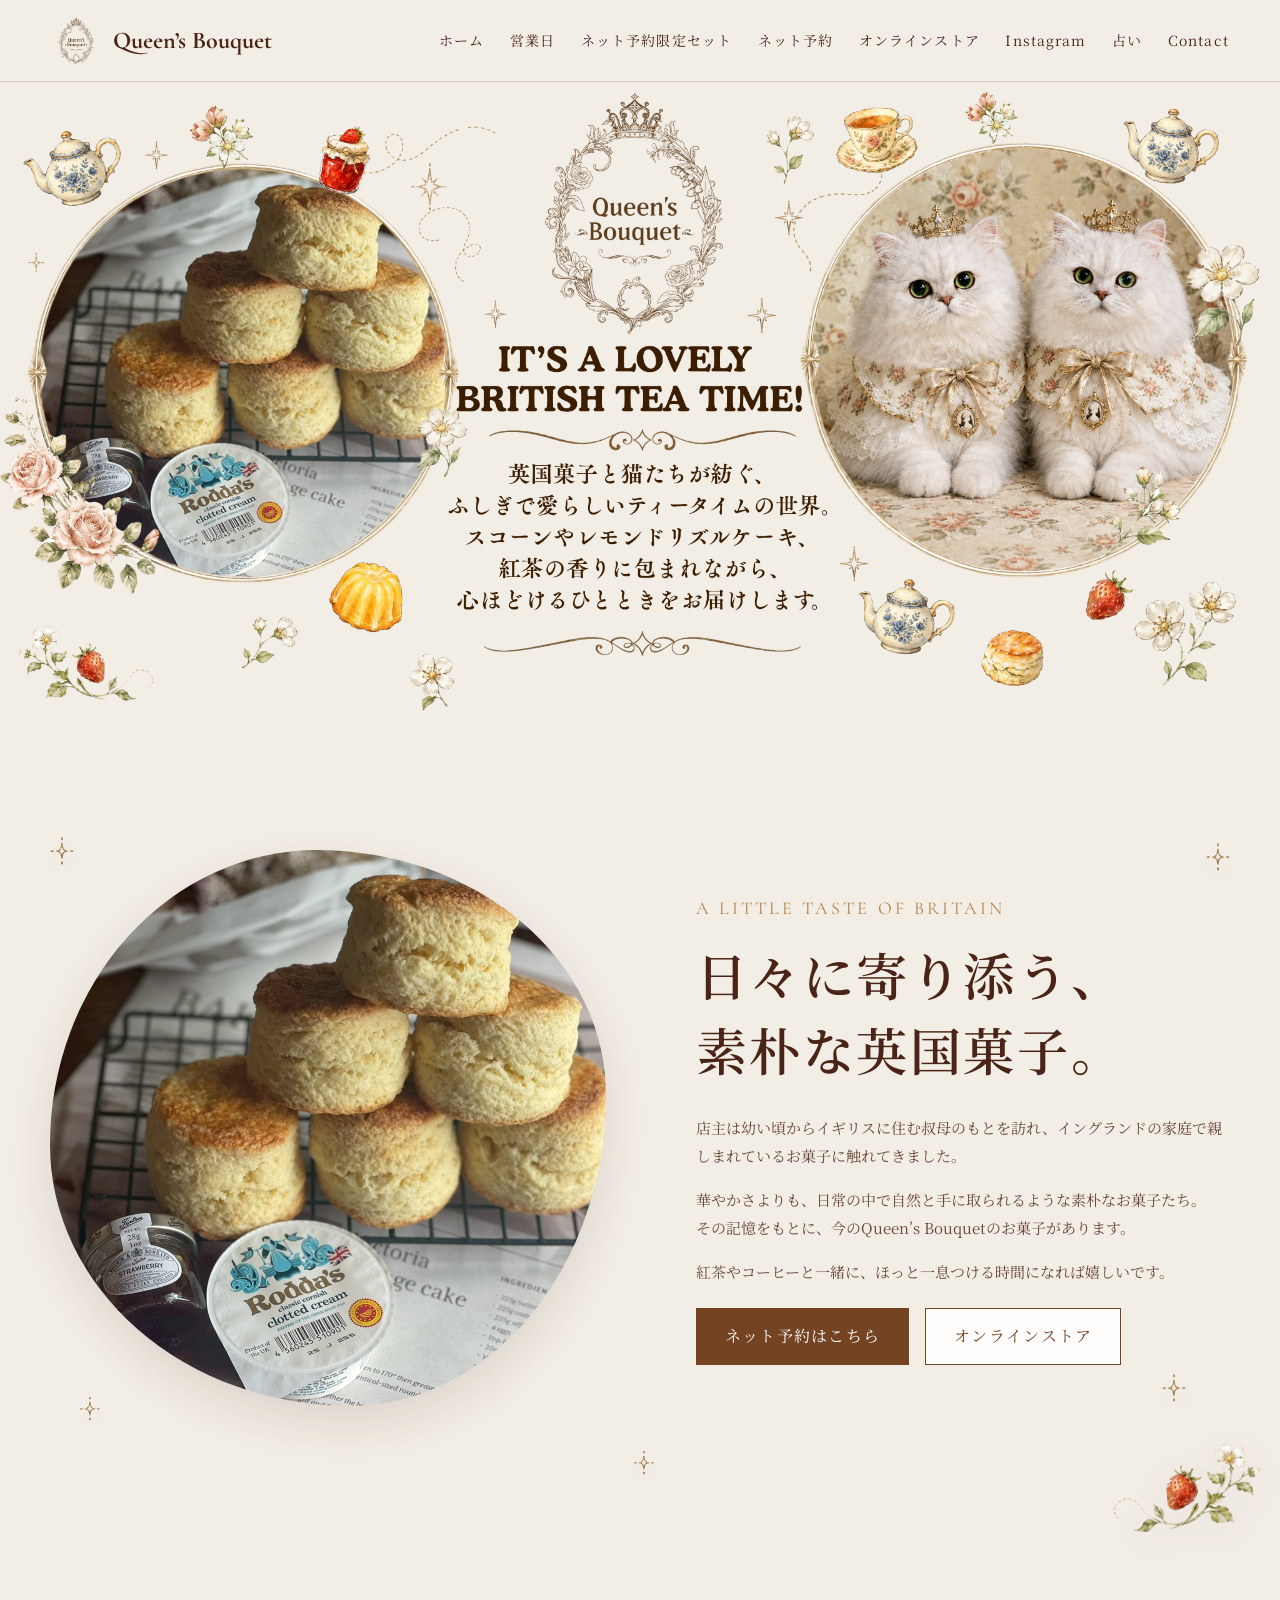
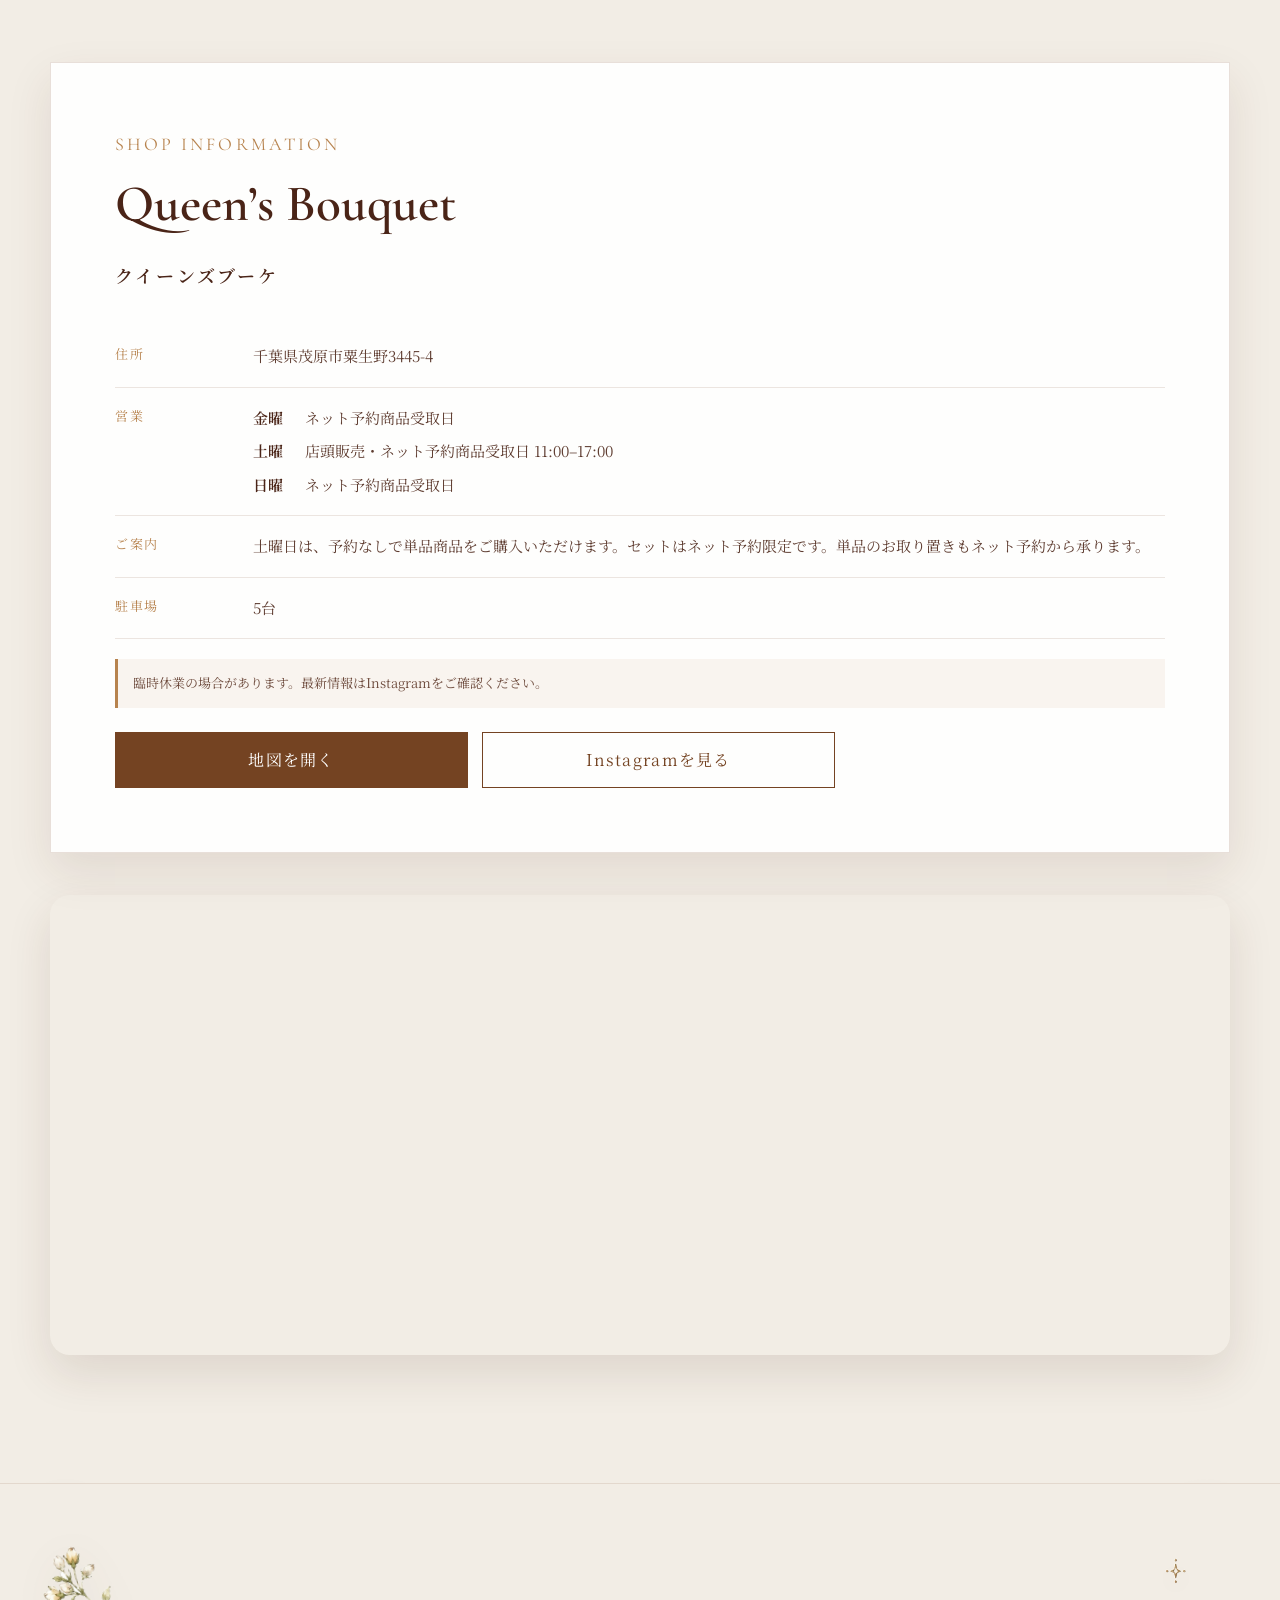
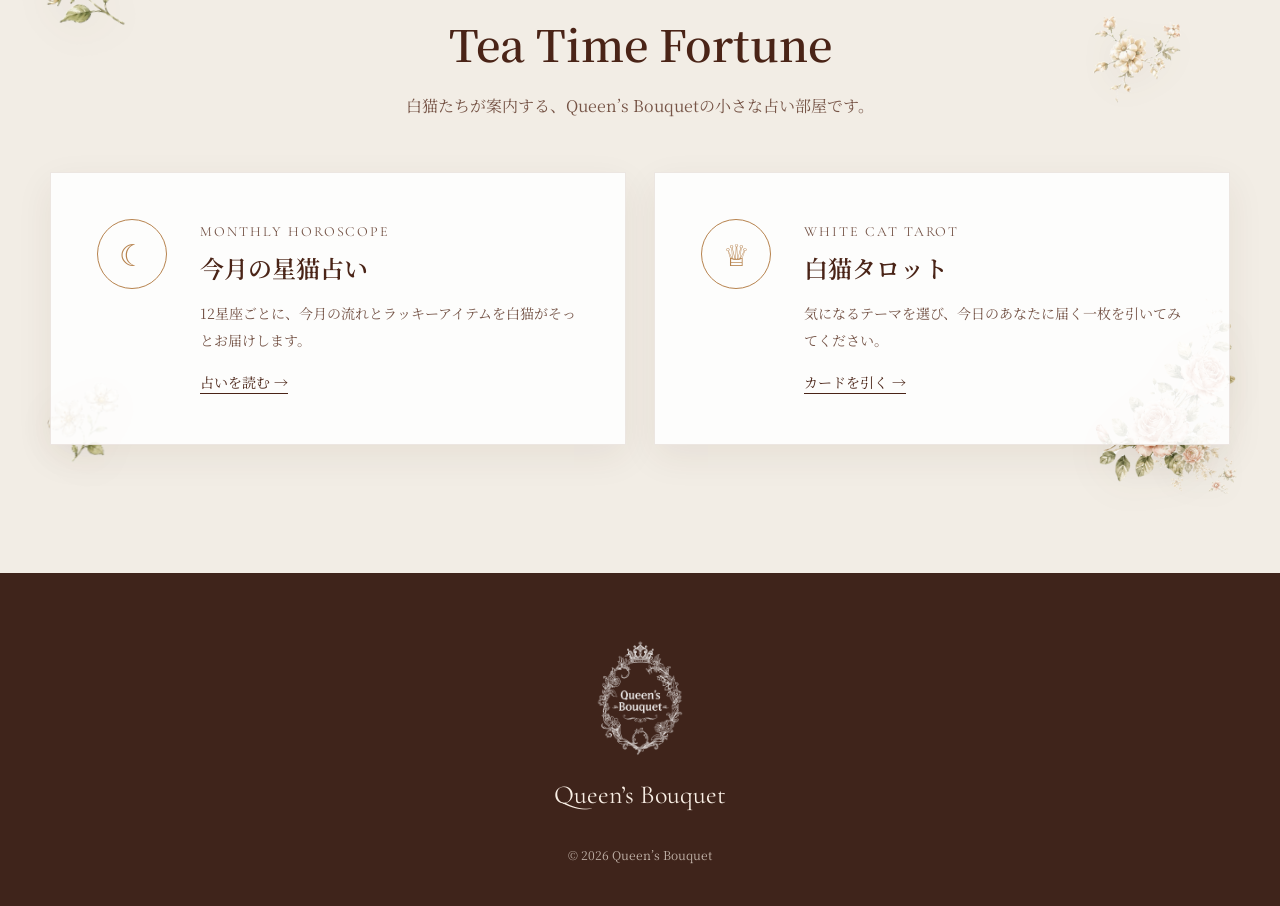
==== commit 77d8b2cb: "Rename reservation set tab" ====
--- a/index.html
+++ b/index.html
@@ -24,7 +24,7 @@
     <nav class="main-nav" aria-label="メインメニュー">
       <a href="#home">ホーム</a>
       <a href="business-days.html">営業日</a>
-      <a href="reservation.html">予約限定セット</a>
+      <a href="reservation.html">ネット予約限定セット</a>
       <a href="https://queens-bouquet.take-eats.jp/" target="_blank" rel="noopener">ネット予約</a>
       <a href="https://queensbouquet.stores.jp/" target="_blank" rel="noopener">オンラインストア</a>
       <a href="https://www.instagram.com/queens__bouquet/" target="_blank" rel="noopener">Instagram</a>
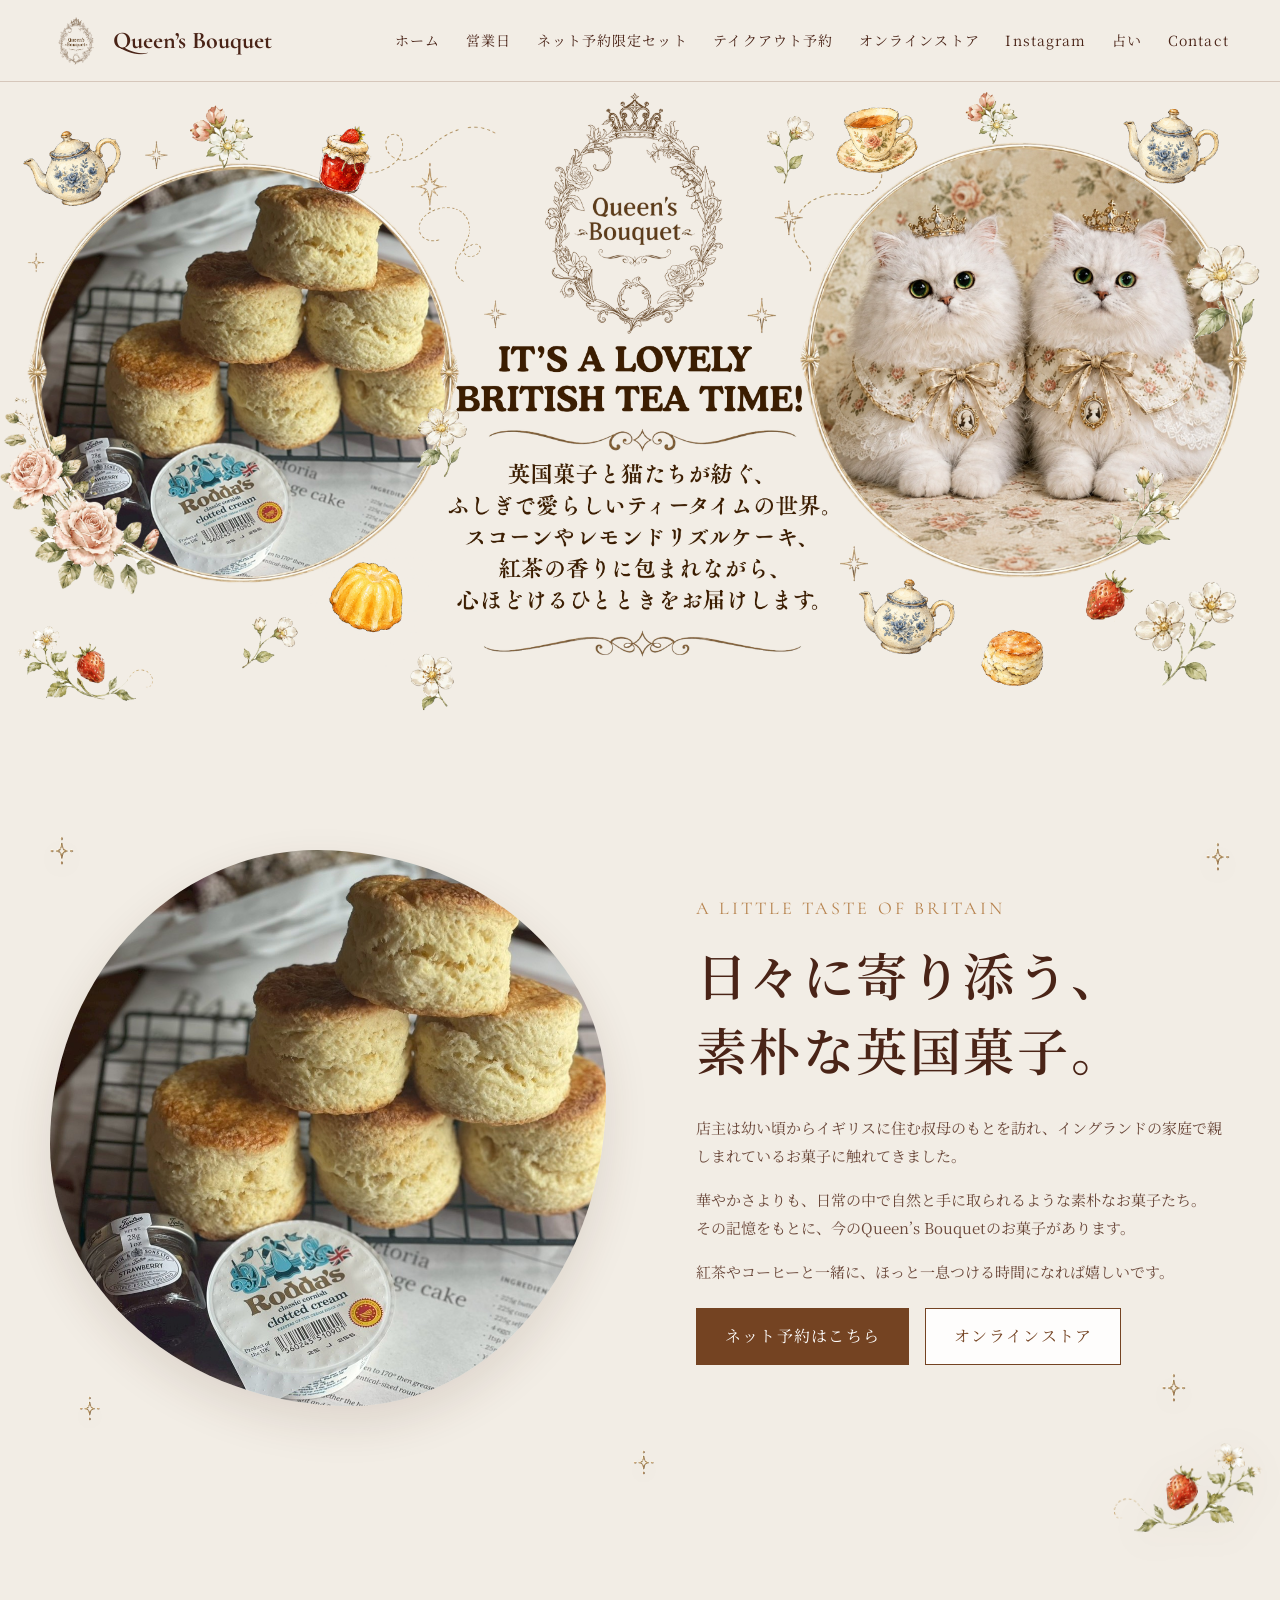
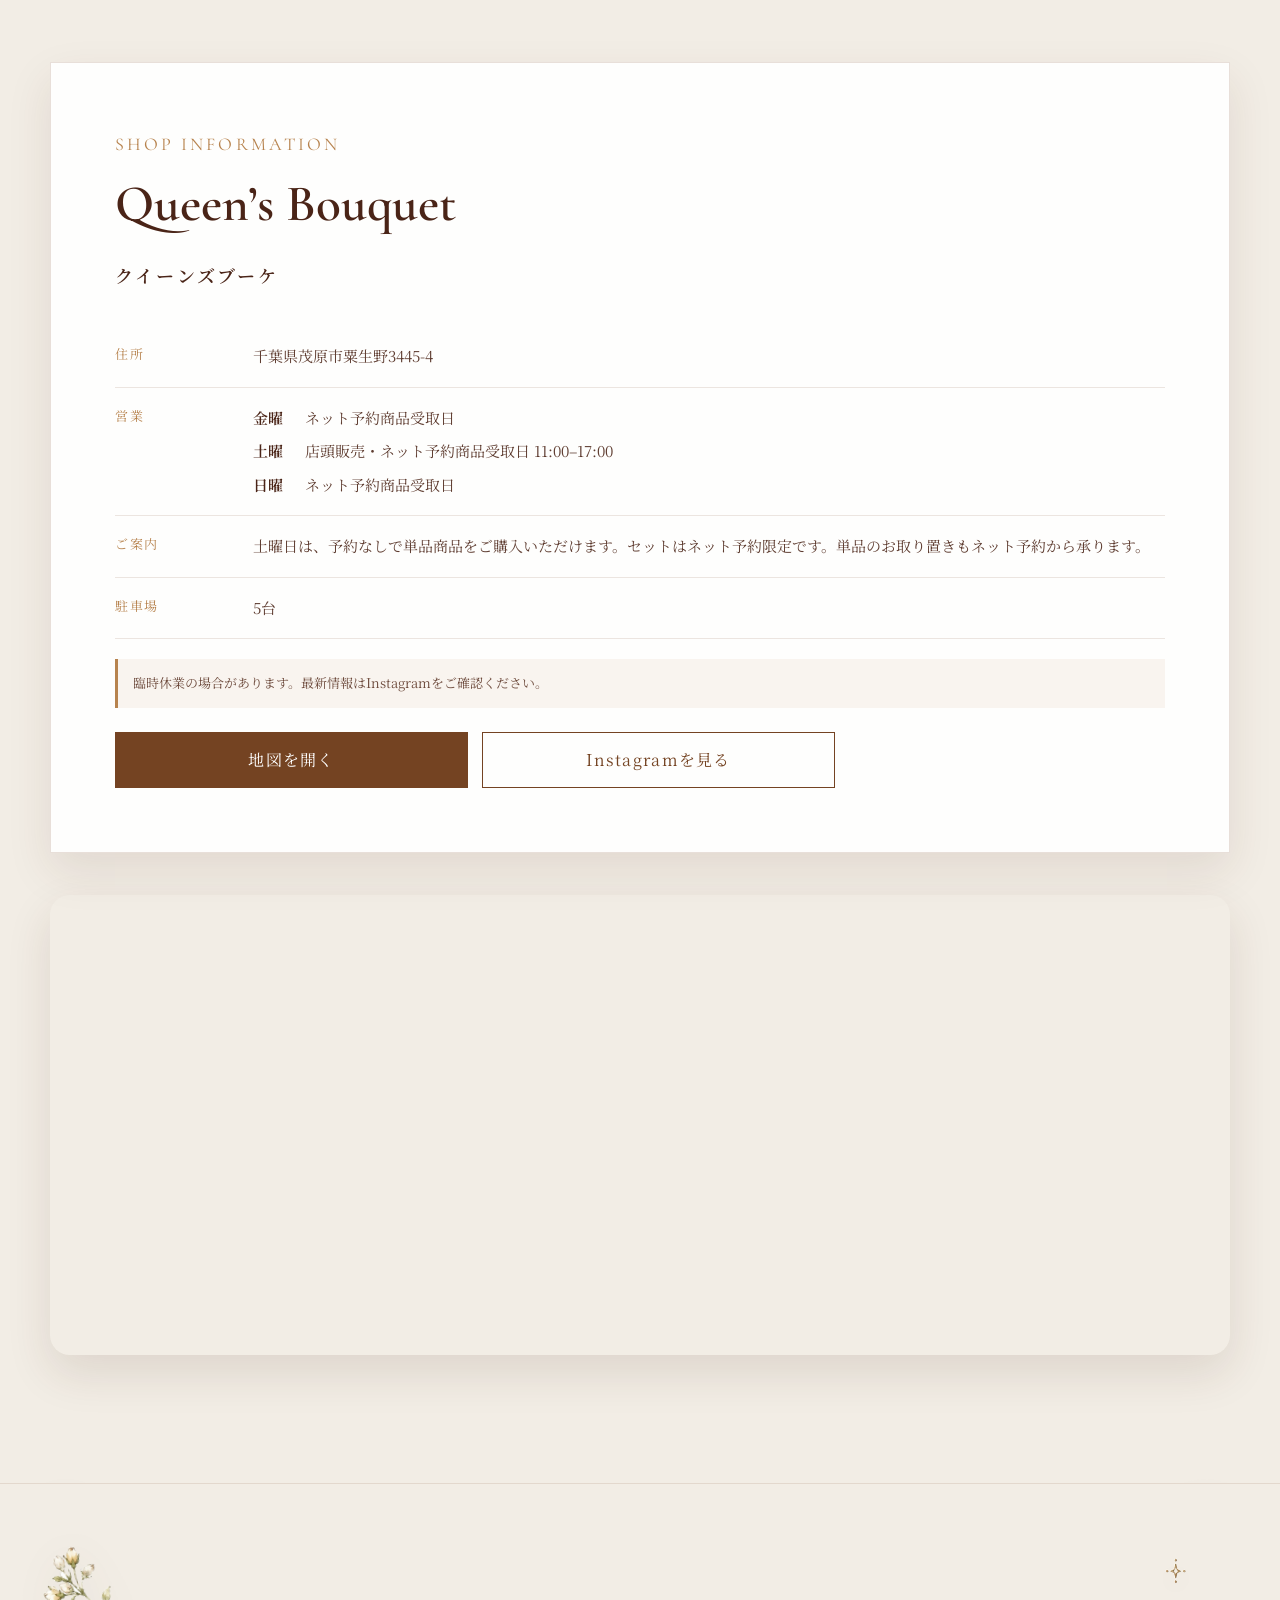
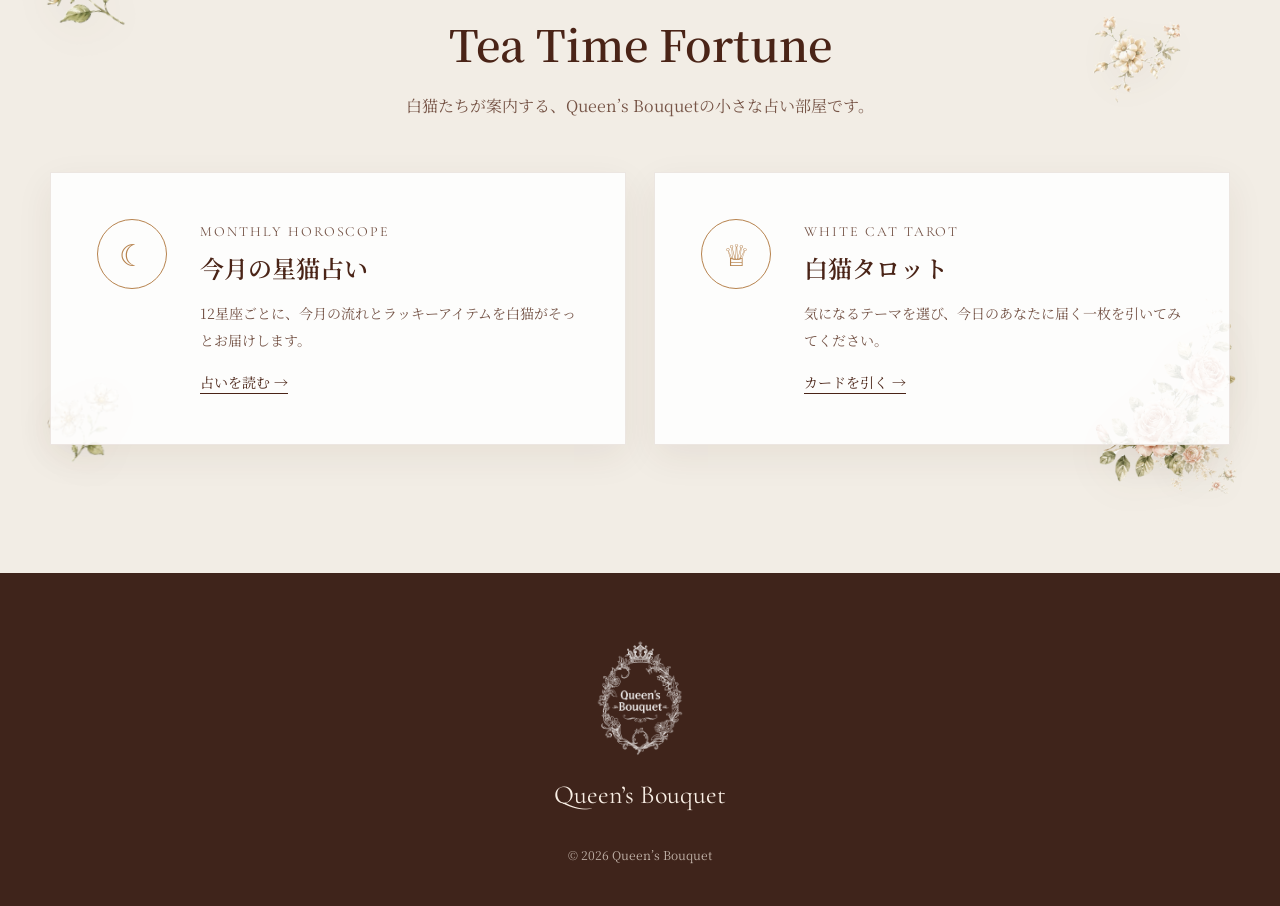
==== commit bbacab30: "Rename reservation set tab" ====
--- a/index.html
+++ b/index.html
@@ -25,7 +25,7 @@
       <a href="#home">ホーム</a>
       <a href="business-days.html">営業日</a>
       <a href="reservation.html">ネット予約限定セット</a>
-      <a href="https://queens-bouquet.take-eats.jp/" target="_blank" rel="noopener">ネット予約</a>
+      <a href="https://queens-bouquet.take-eats.jp/" target="_blank" rel="noopener">テイクアウト予約</a>
       <a href="https://queensbouquet.stores.jp/" target="_blank" rel="noopener">オンラインストア</a>
       <a href="https://www.instagram.com/queens__bouquet/" target="_blank" rel="noopener">Instagram</a>
       <a href="#fortune">占い</a>
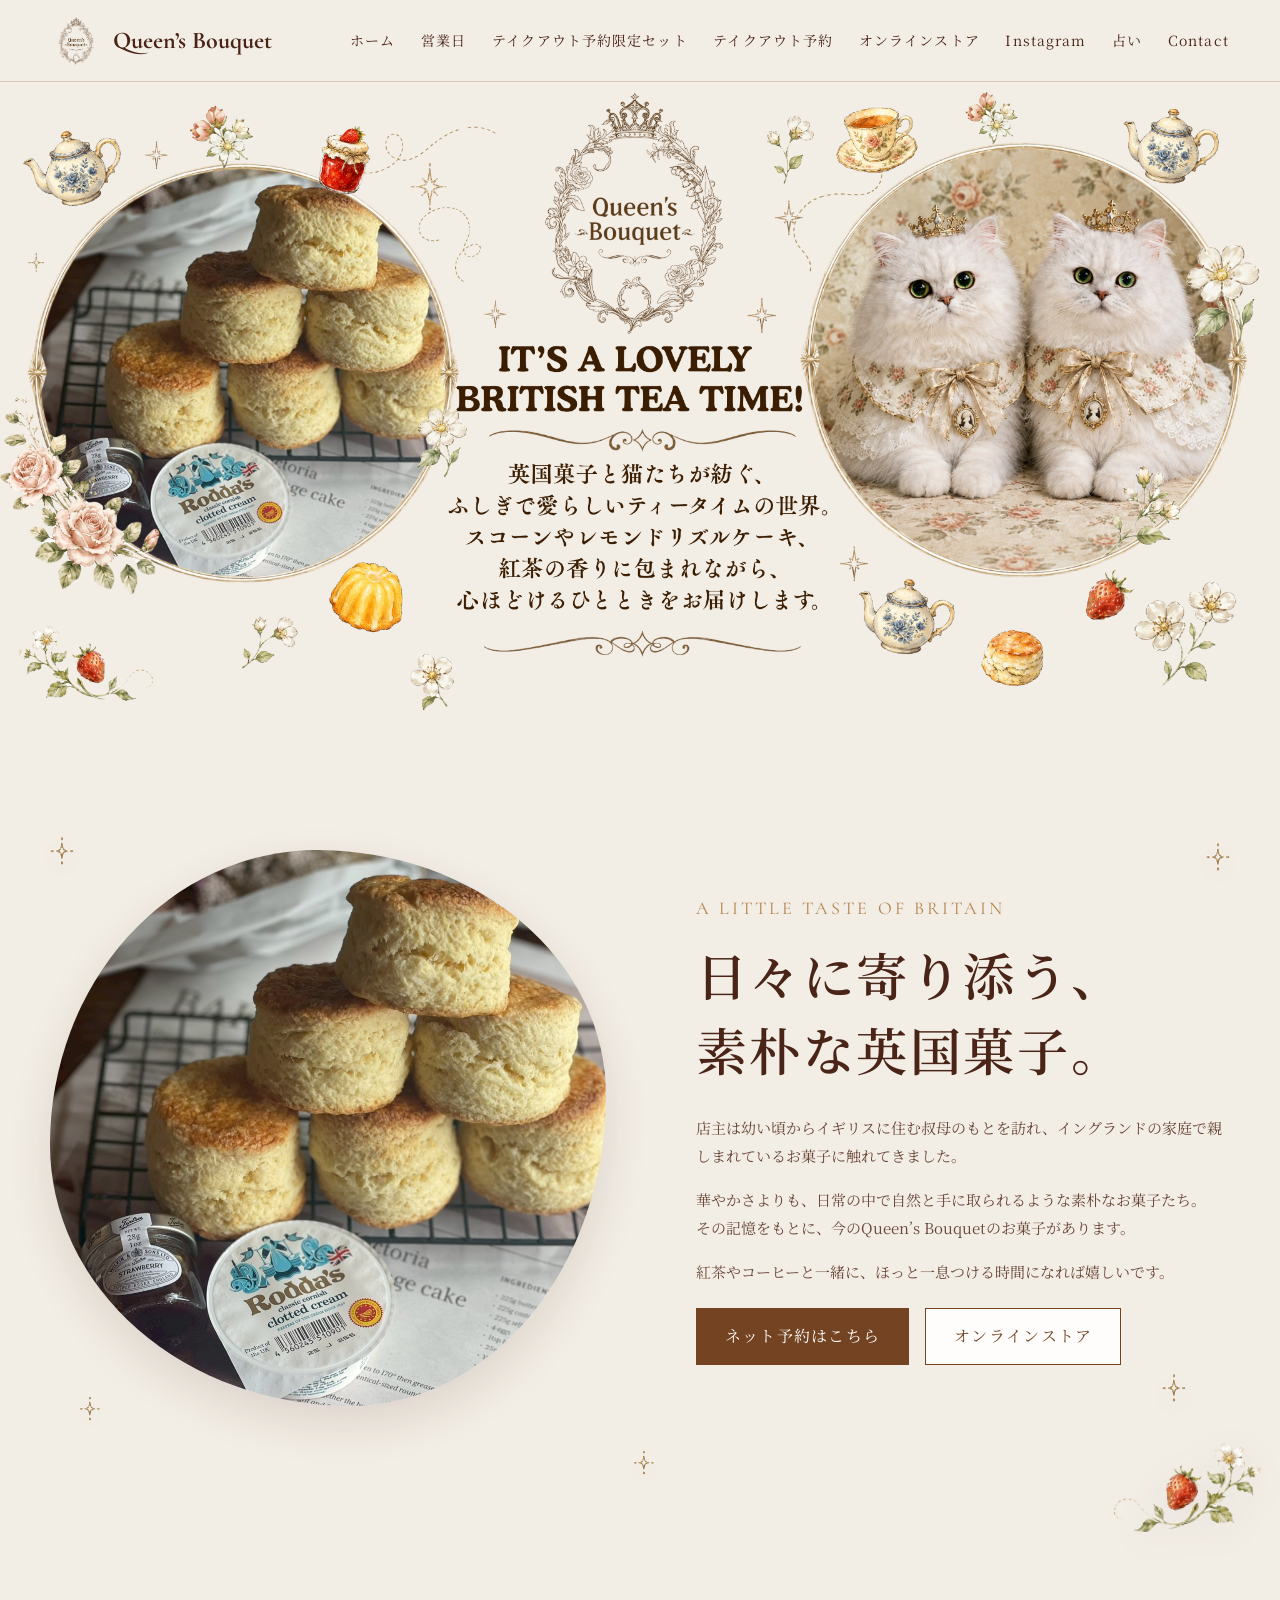
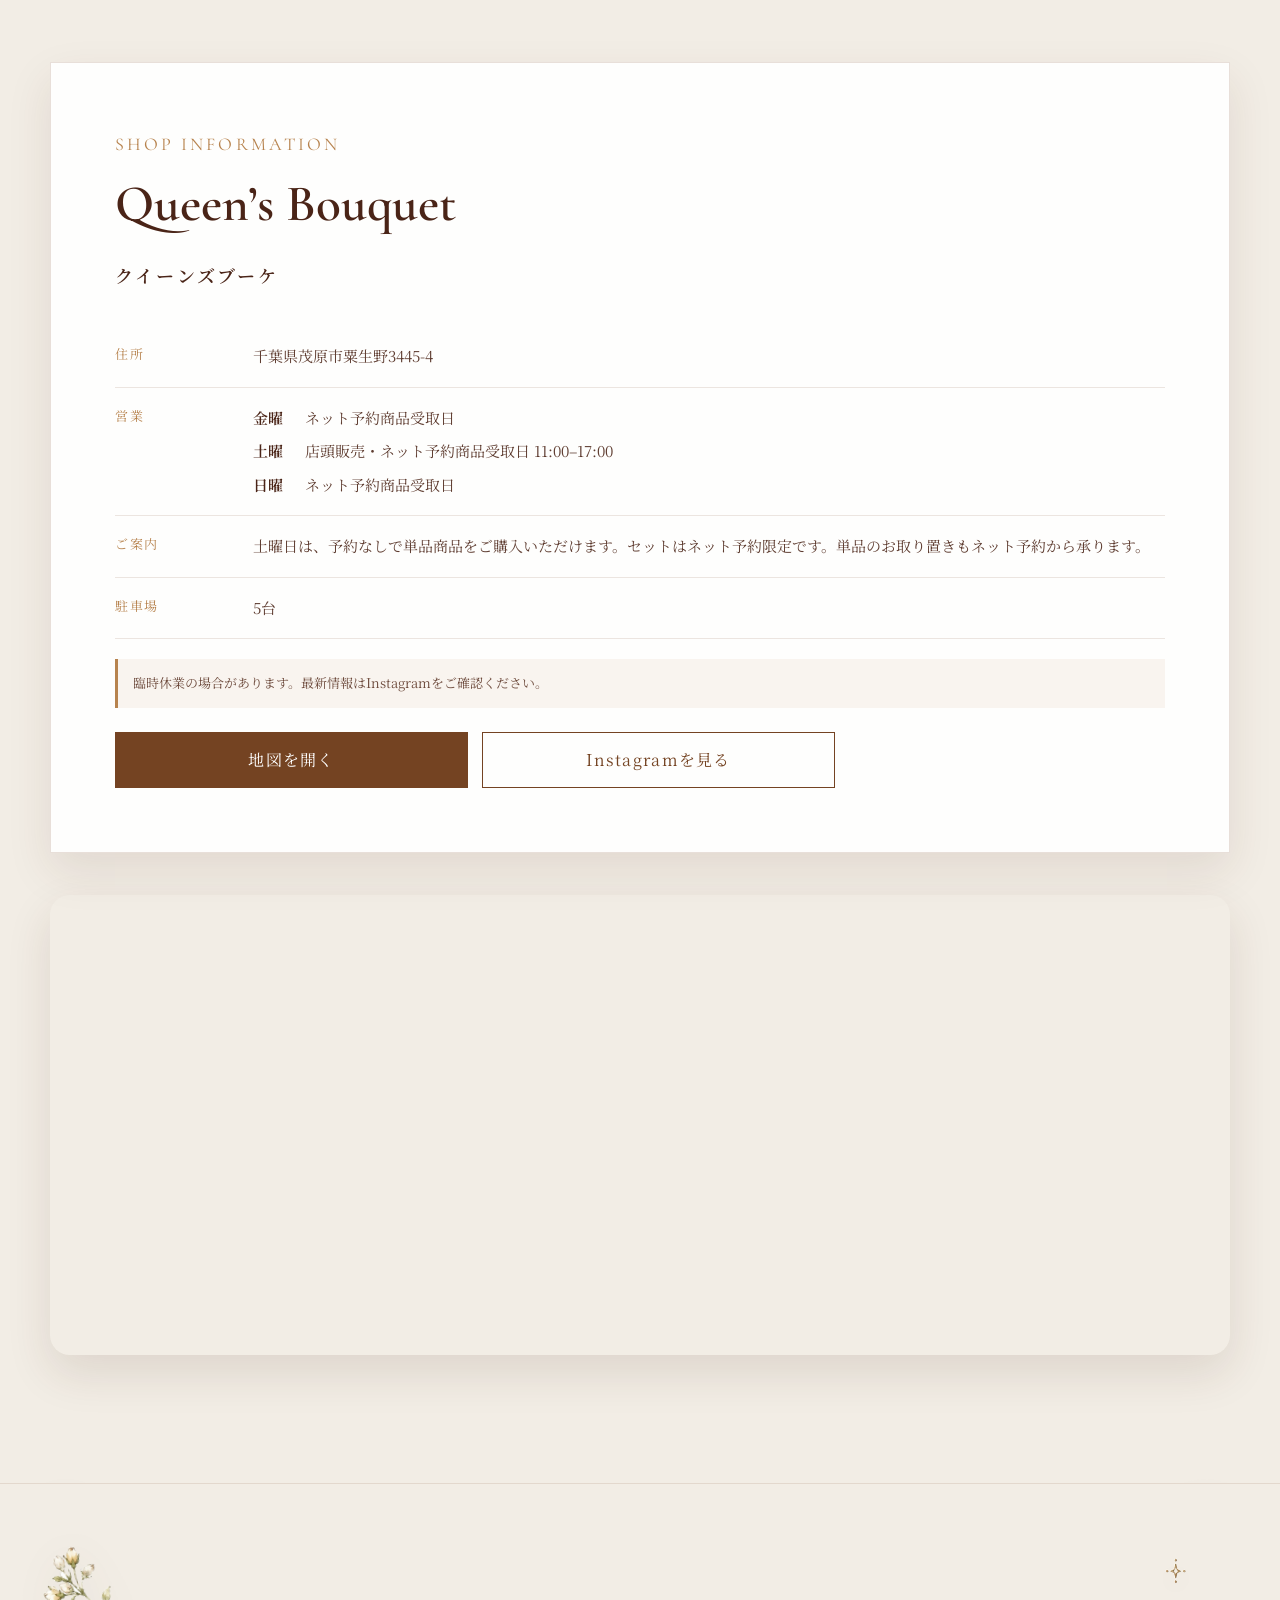
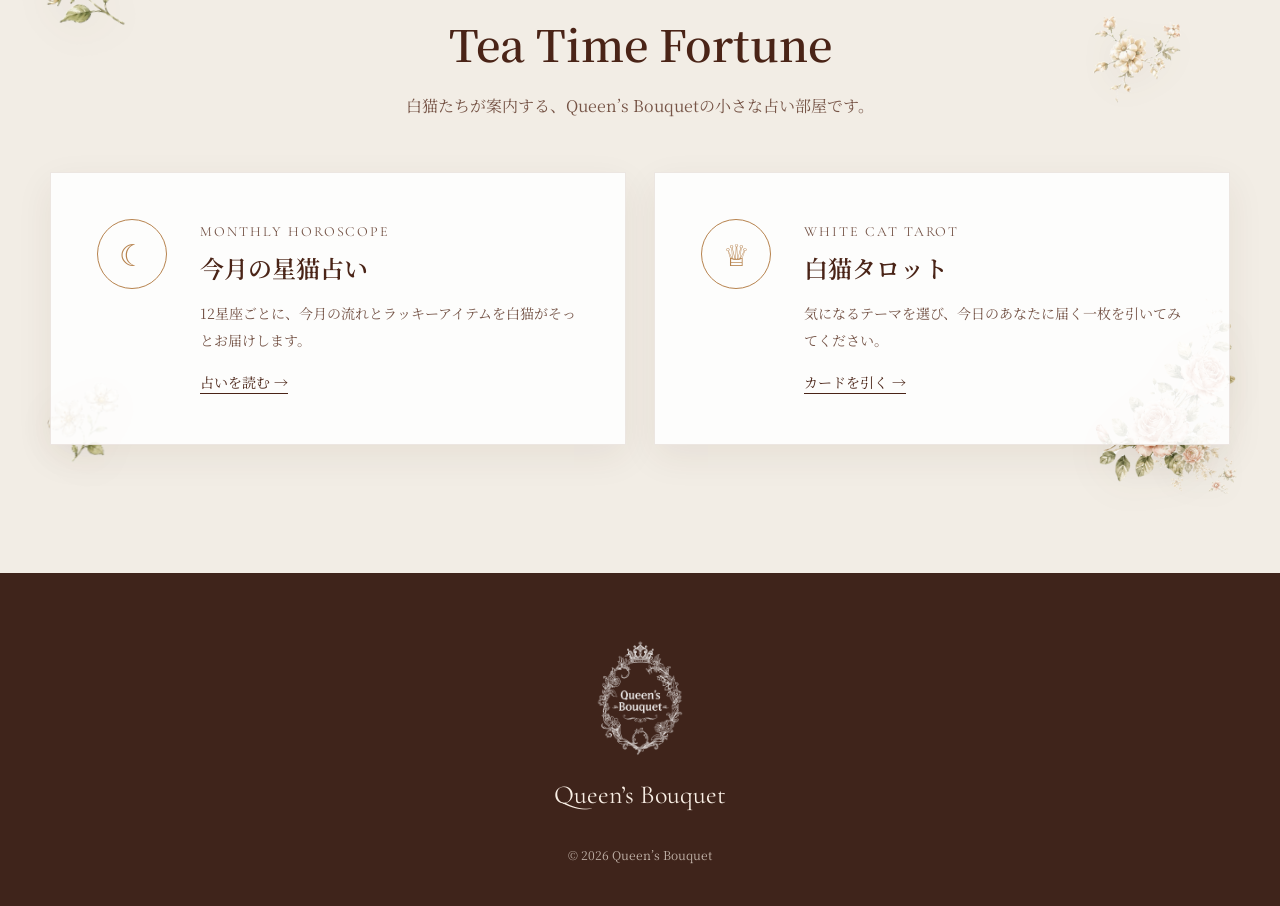
==== commit 3bdad7aa: "Rename reservation set tab" ====
--- a/index.html
+++ b/index.html
@@ -24,7 +24,7 @@
     <nav class="main-nav" aria-label="メインメニュー">
       <a href="#home">ホーム</a>
       <a href="business-days.html">営業日</a>
-      <a href="reservation.html">ネット予約限定セット</a>
+      <a href="reservation.html">テイクアウト予約限定セット</a>
       <a href="https://queens-bouquet.take-eats.jp/" target="_blank" rel="noopener">テイクアウト予約</a>
       <a href="https://queensbouquet.stores.jp/" target="_blank" rel="noopener">オンラインストア</a>
       <a href="https://www.instagram.com/queens__bouquet/" target="_blank" rel="noopener">Instagram</a>
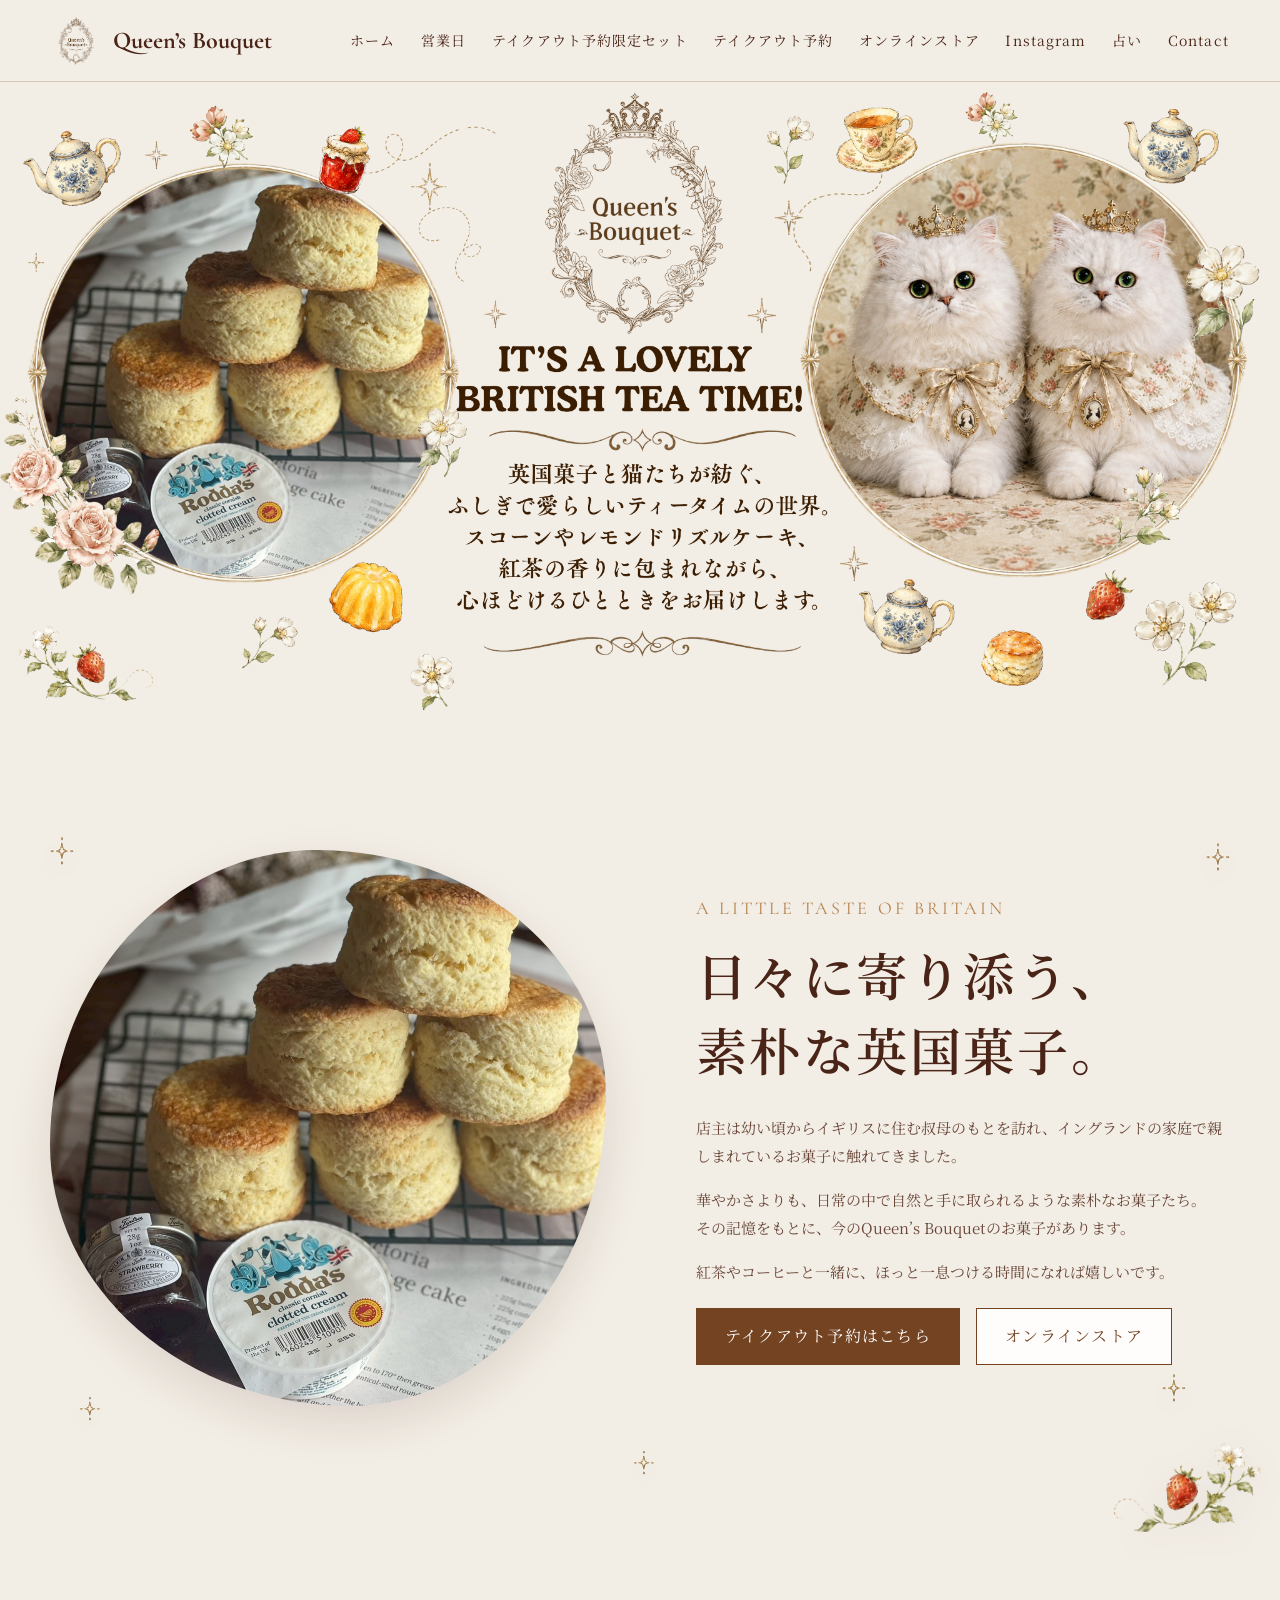
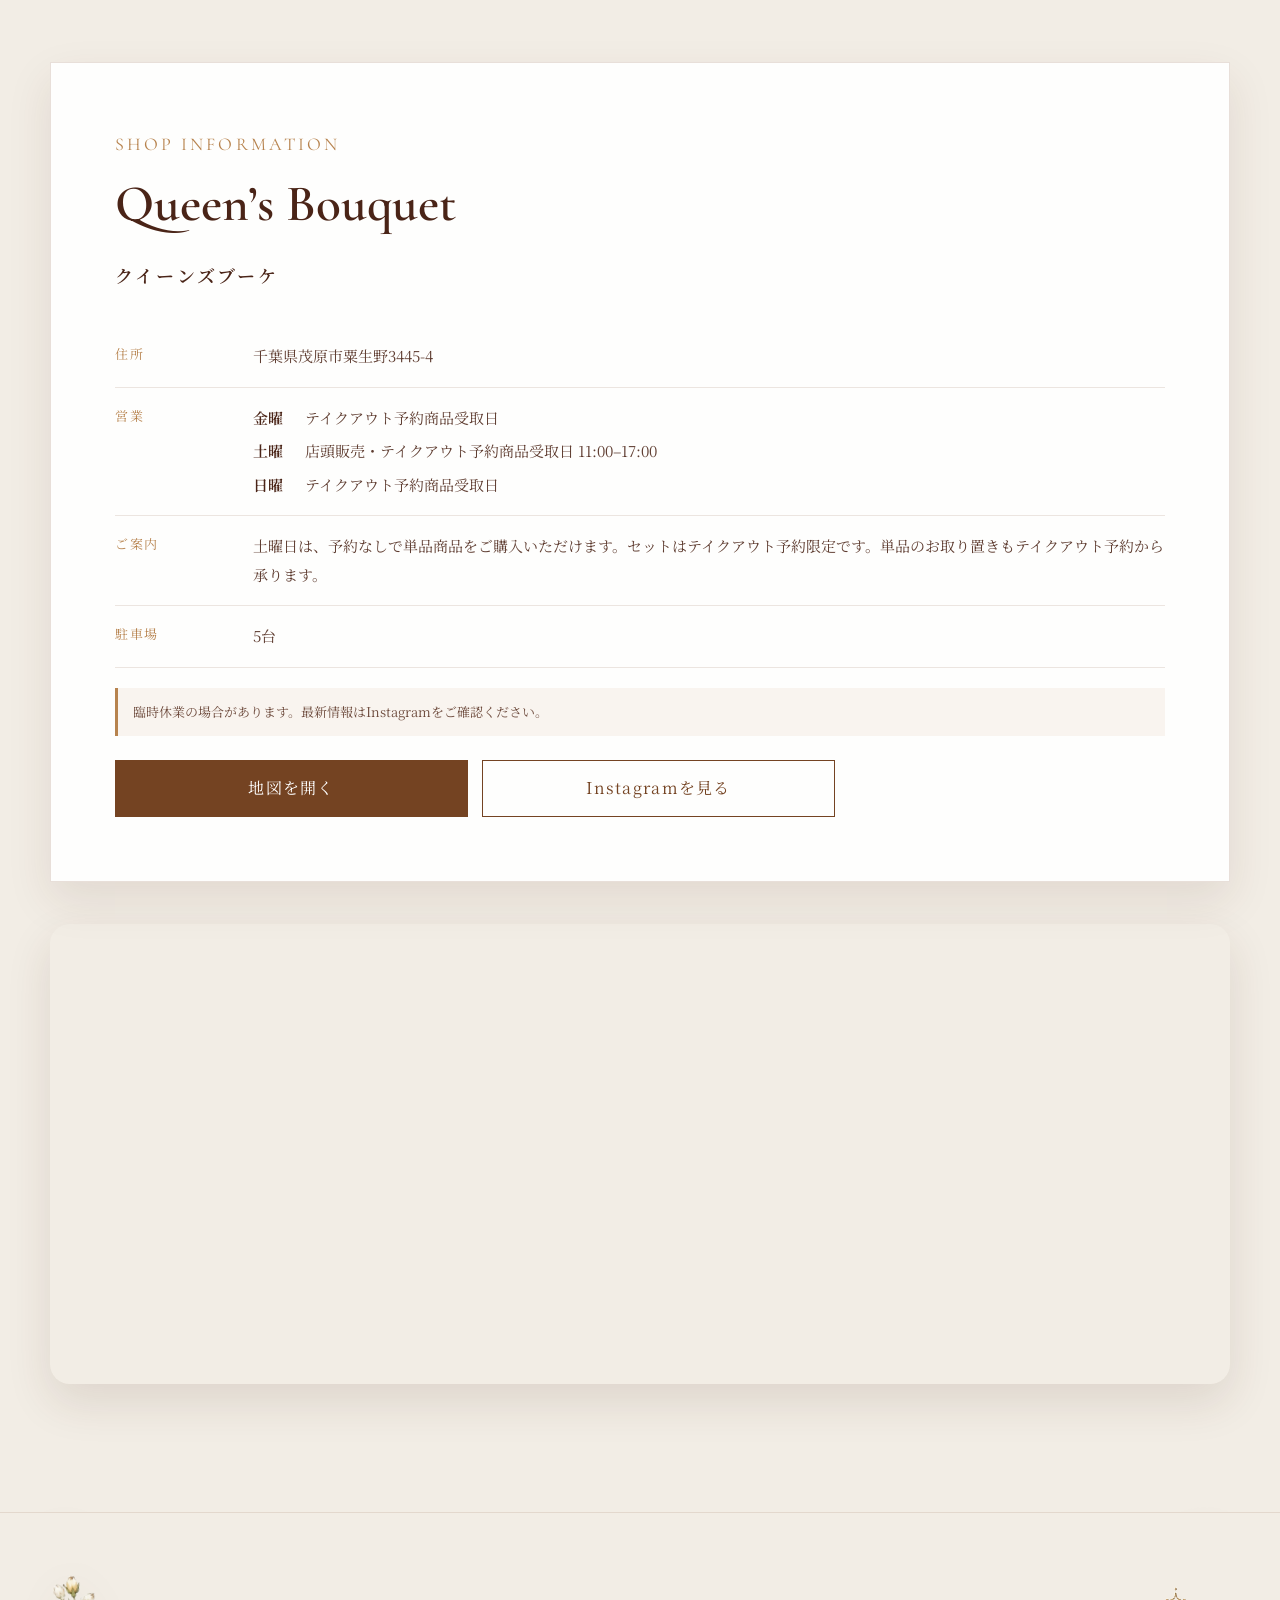
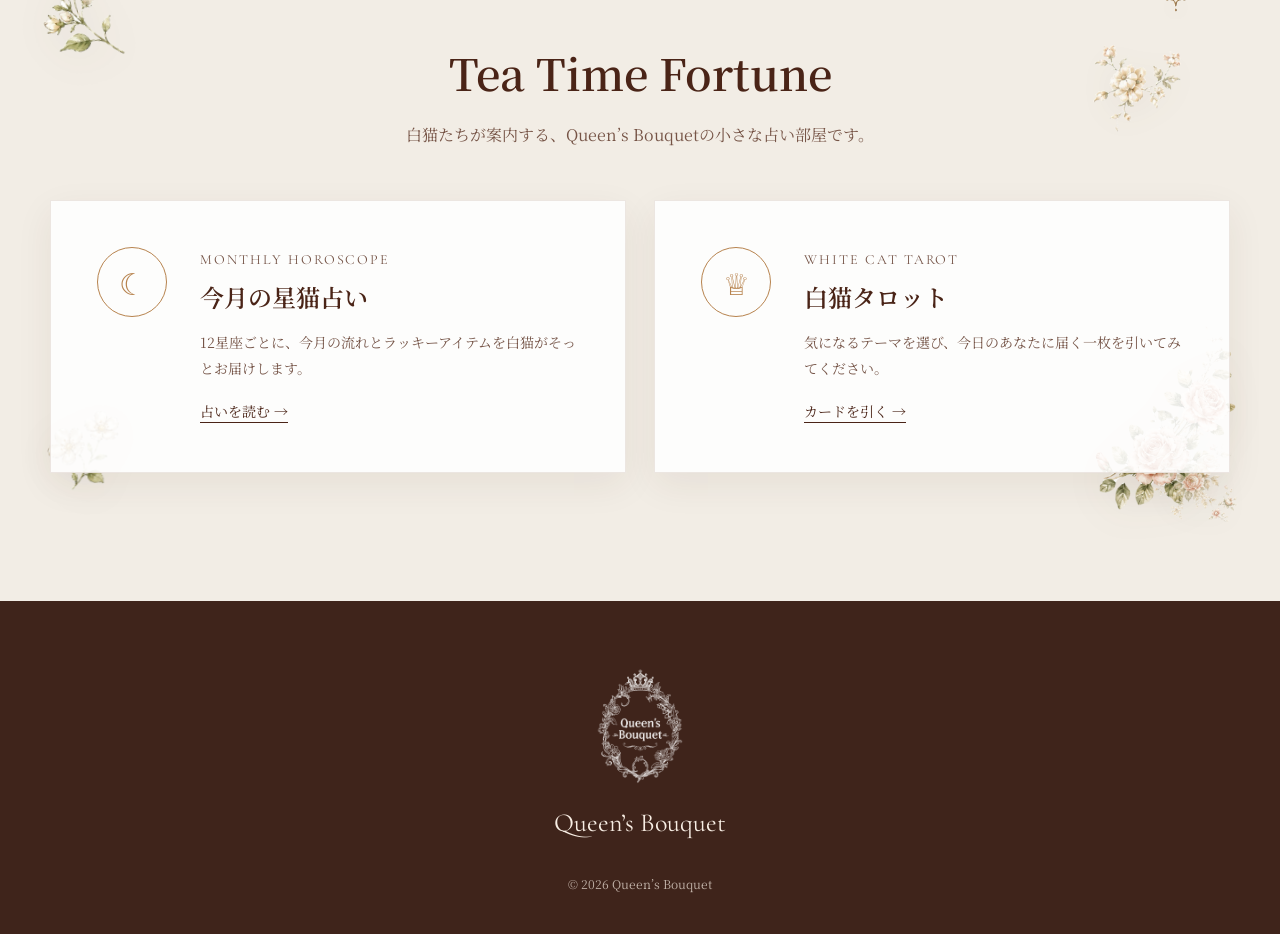
==== commit 70e53c14: "Rename home reservation button" ====
--- a/index.html
+++ b/index.html
@@ -57,7 +57,7 @@
         <p>華やかさよりも、日常の中で自然と手に取られるような素朴なお菓子たち。<br>その記憶をもとに、今のQueen’s Bouquetのお菓子があります。</p>
         <p>紅茶やコーヒーと一緒に、ほっと一息つける時間になれば嬉しいです。</p>
         <div class="intro-actions">
-          <a class="button" href="https://queens-bouquet.take-eats.jp/" target="_blank" rel="noopener">ネット予約はこちら</a>
+          <a class="button" href="https://queens-bouquet.take-eats.jp/" target="_blank" rel="noopener">テイクアウト予約はこちら</a>
           <a class="button button-secondary" href="https://queensbouquet.stores.jp/" target="_blank" rel="noopener">オンラインストア</a>
         </div>
       </div>
@@ -88,14 +88,14 @@
           <div>
             <dt>営業</dt>
             <dd>
-              <span class="schedule-line"><strong>金曜</strong> ネット予約商品受取日</span>
-              <span class="schedule-line"><strong>土曜</strong> 店頭販売・ネット予約商品受取日 11:00–17:00</span>
-              <span class="schedule-line"><strong>日曜</strong> ネット予約商品受取日</span>
+              <span class="schedule-line"><strong>金曜</strong> テイクアウト予約商品受取日</span>
+              <span class="schedule-line"><strong>土曜</strong> 店頭販売・テイクアウト予約商品受取日 11:00–17:00</span>
+              <span class="schedule-line"><strong>日曜</strong> テイクアウト予約商品受取日</span>
             </dd>
           </div>
           <div>
             <dt>ご案内</dt>
-            <dd>土曜日は、予約なしで単品商品をご購入いただけます。セットはネット予約限定です。単品のお取り置きもネット予約から承ります。</dd>
+            <dd>土曜日は、予約なしで単品商品をご購入いただけます。セットはテイクアウト予約限定です。単品のお取り置きもテイクアウト予約から承ります。</dd>
           </div>
           <div>
             <dt>駐車場</dt>
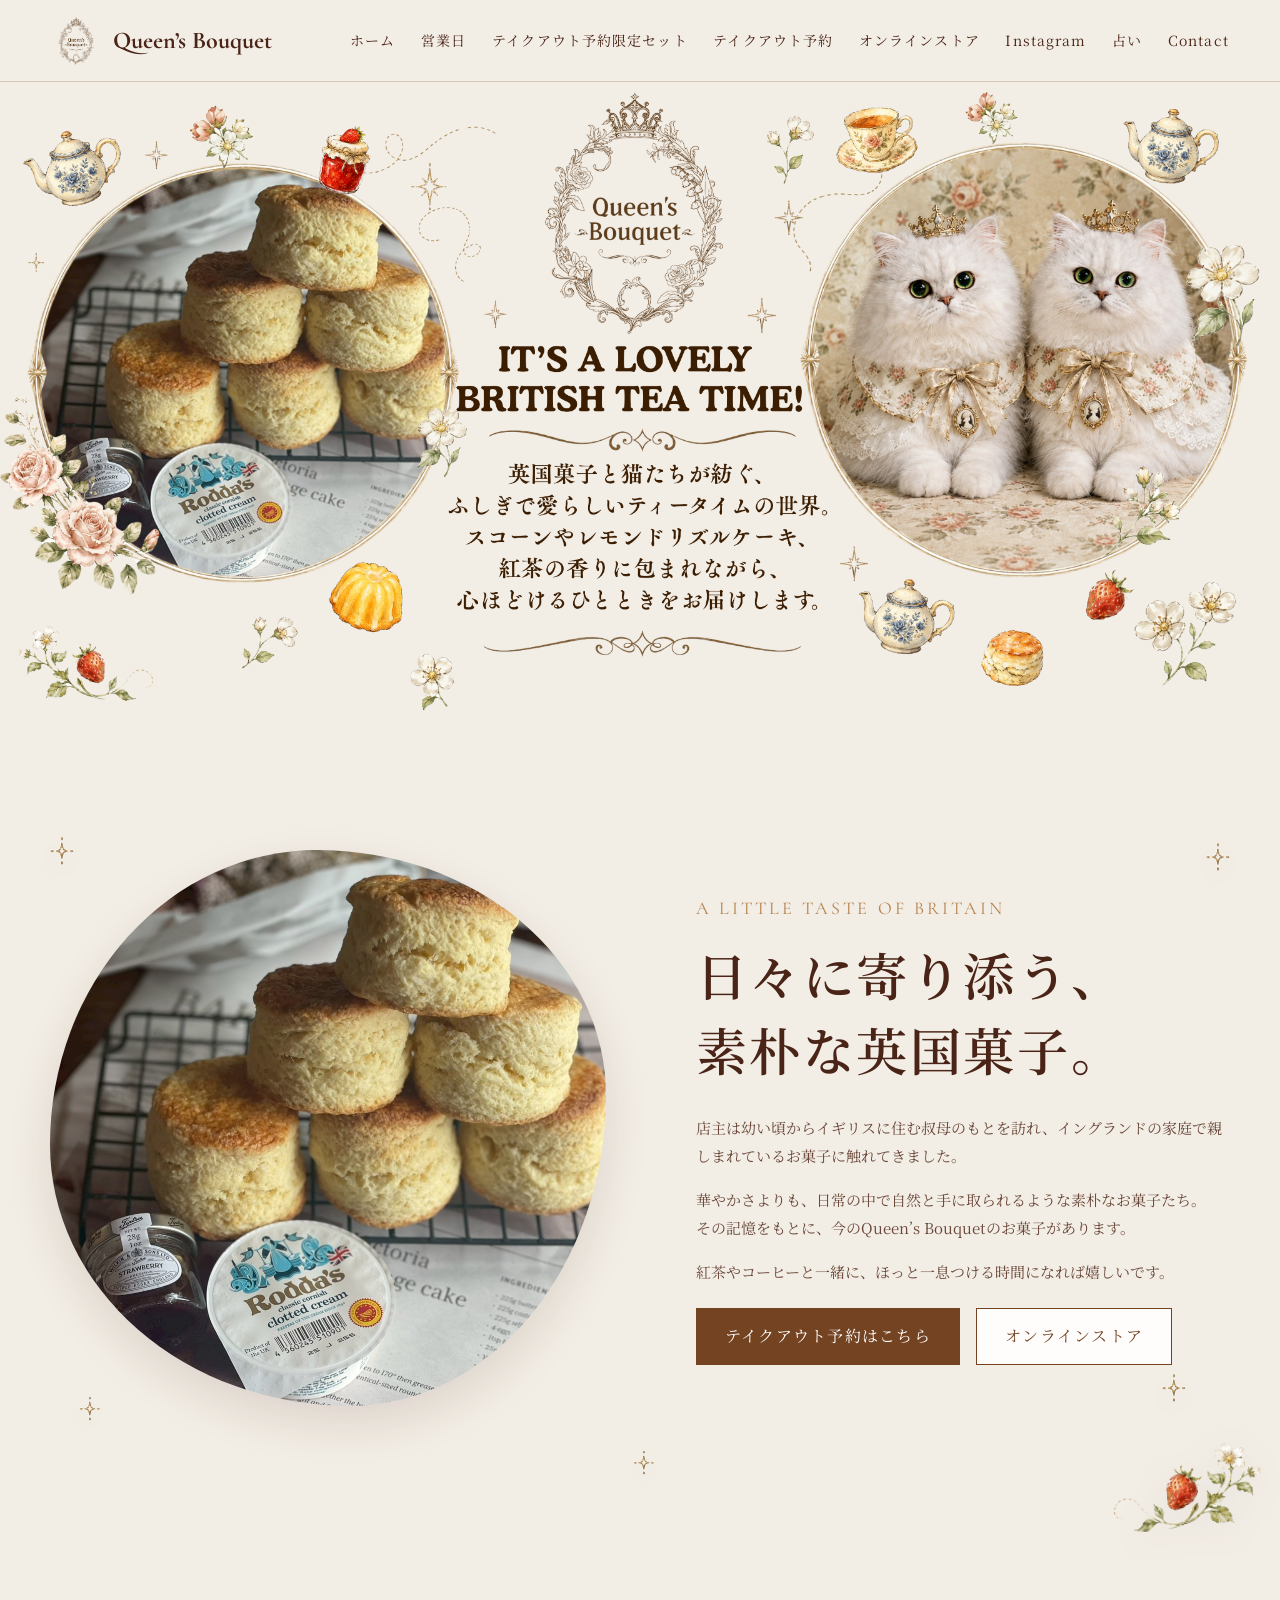
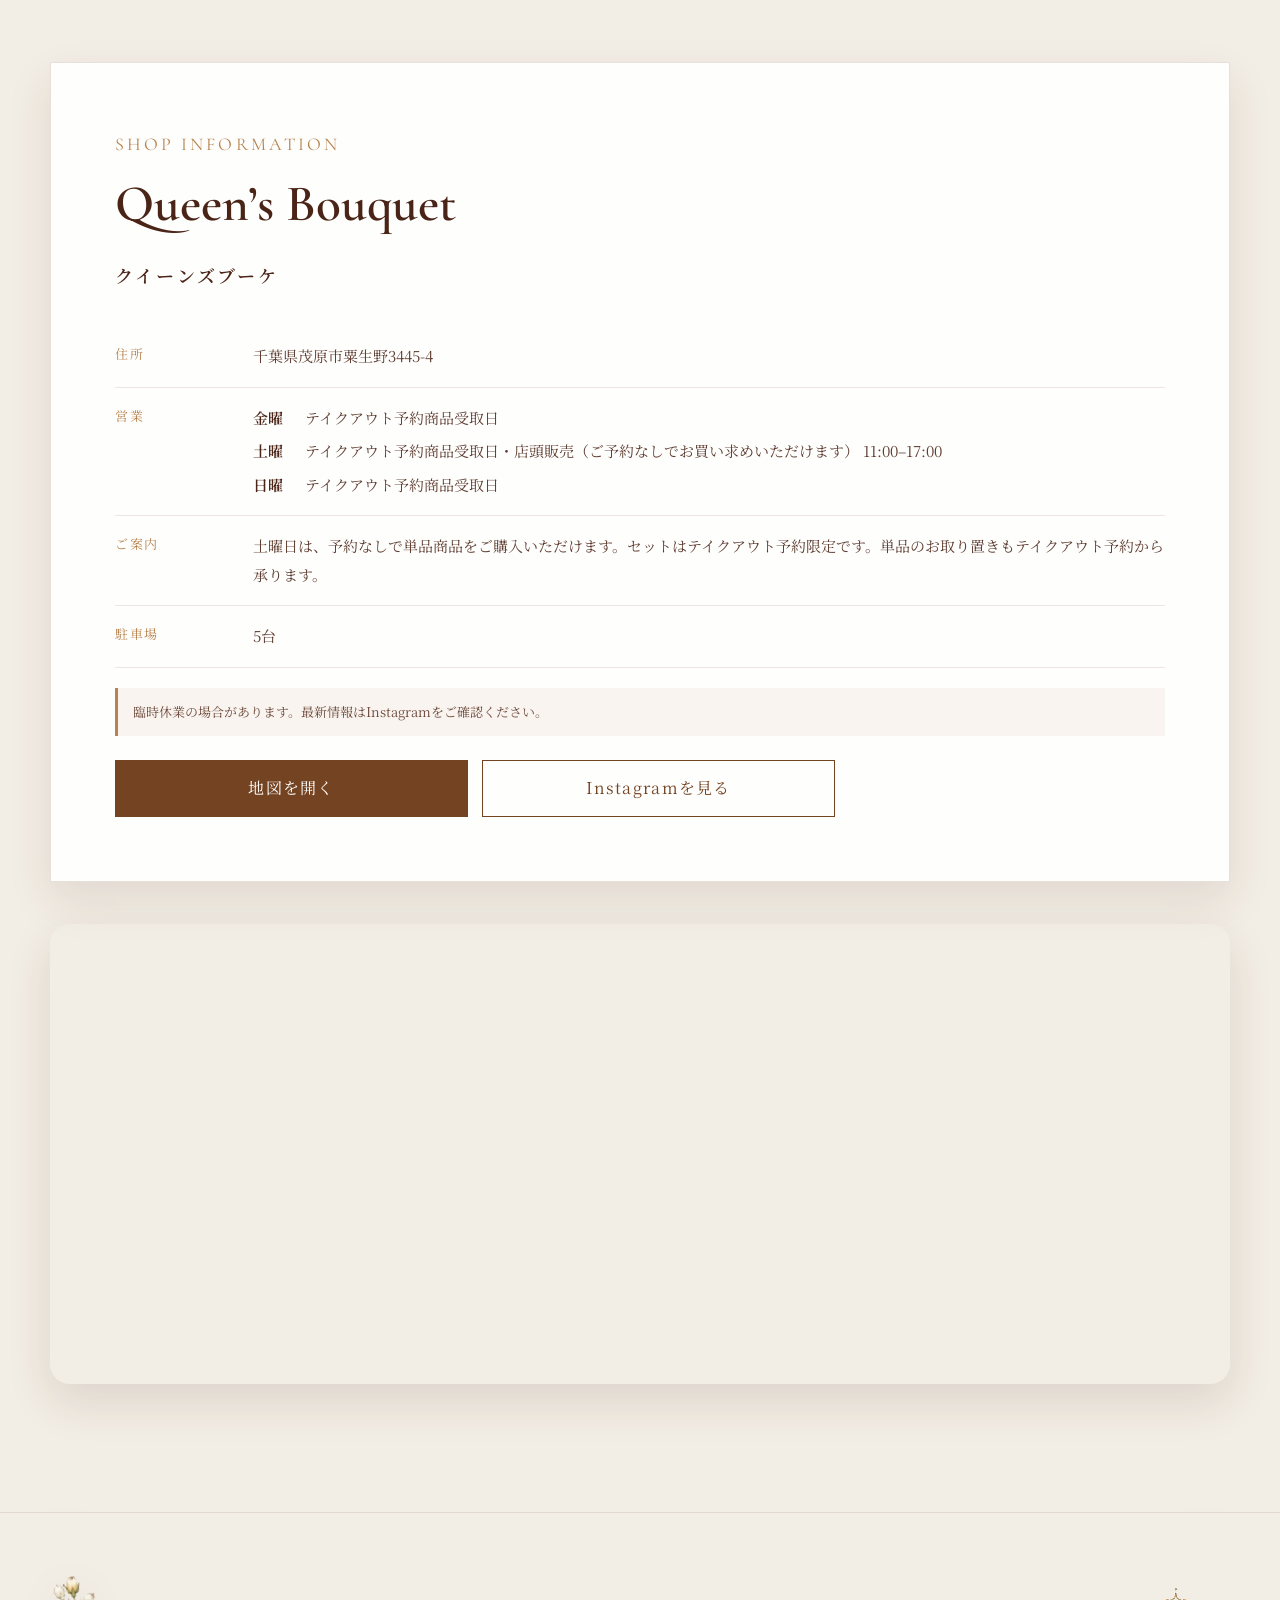
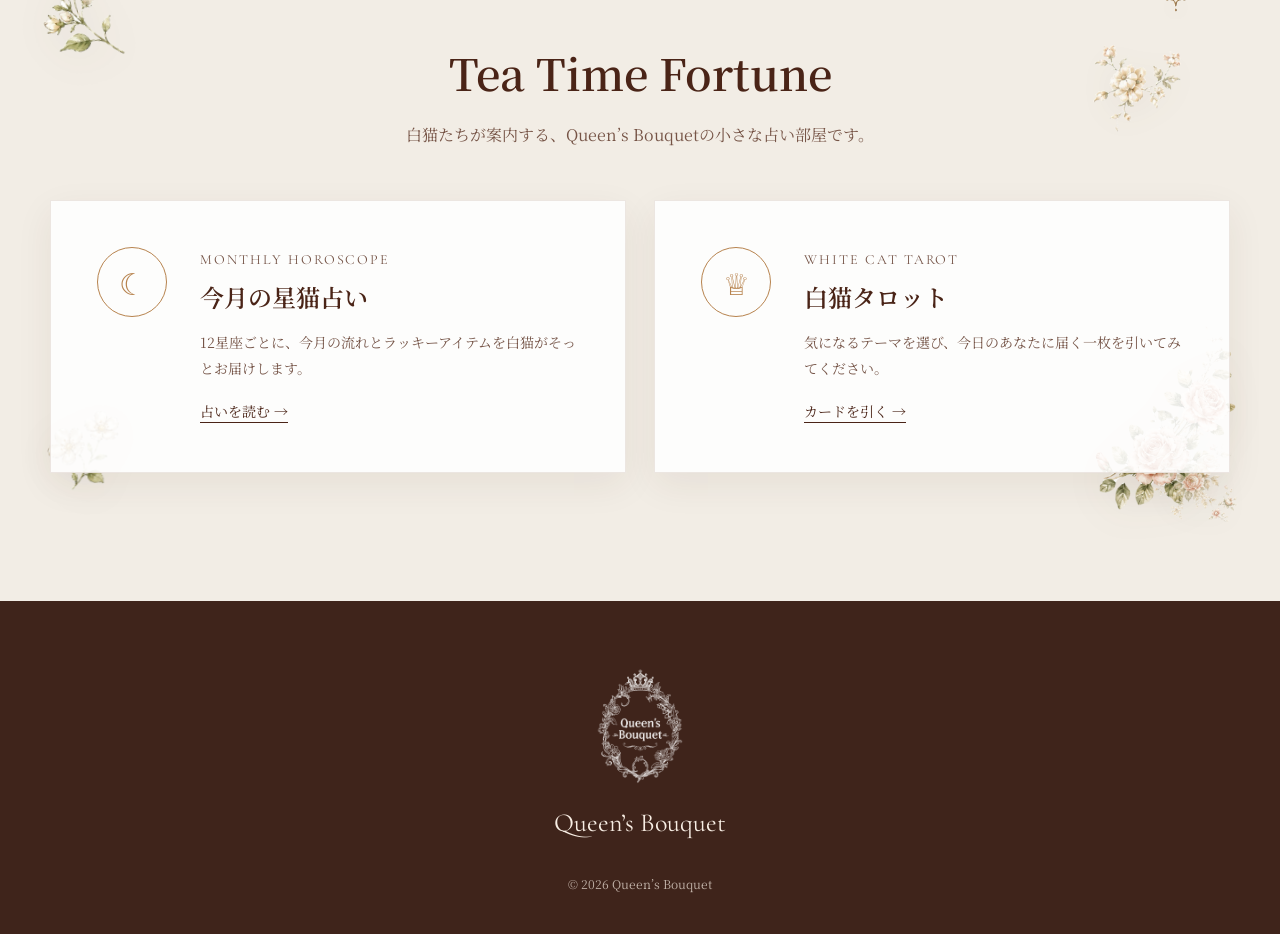
==== commit af64357e: "Update shop information" ====
--- a/index.html
+++ b/index.html
@@ -89,7 +89,7 @@
             <dt>営業</dt>
             <dd>
               <span class="schedule-line"><strong>金曜</strong> テイクアウト予約商品受取日</span>
-              <span class="schedule-line"><strong>土曜</strong> 店頭販売・テイクアウト予約商品受取日 11:00–17:00</span>
+              <span class="schedule-line"><strong>土曜</strong> テイクアウト予約商品受取日・店頭販売（ご予約なしでお買い求めいただけます） 11:00–17:00</span>
               <span class="schedule-line"><strong>日曜</strong> テイクアウト予約商品受取日</span>
             </dd>
           </div>
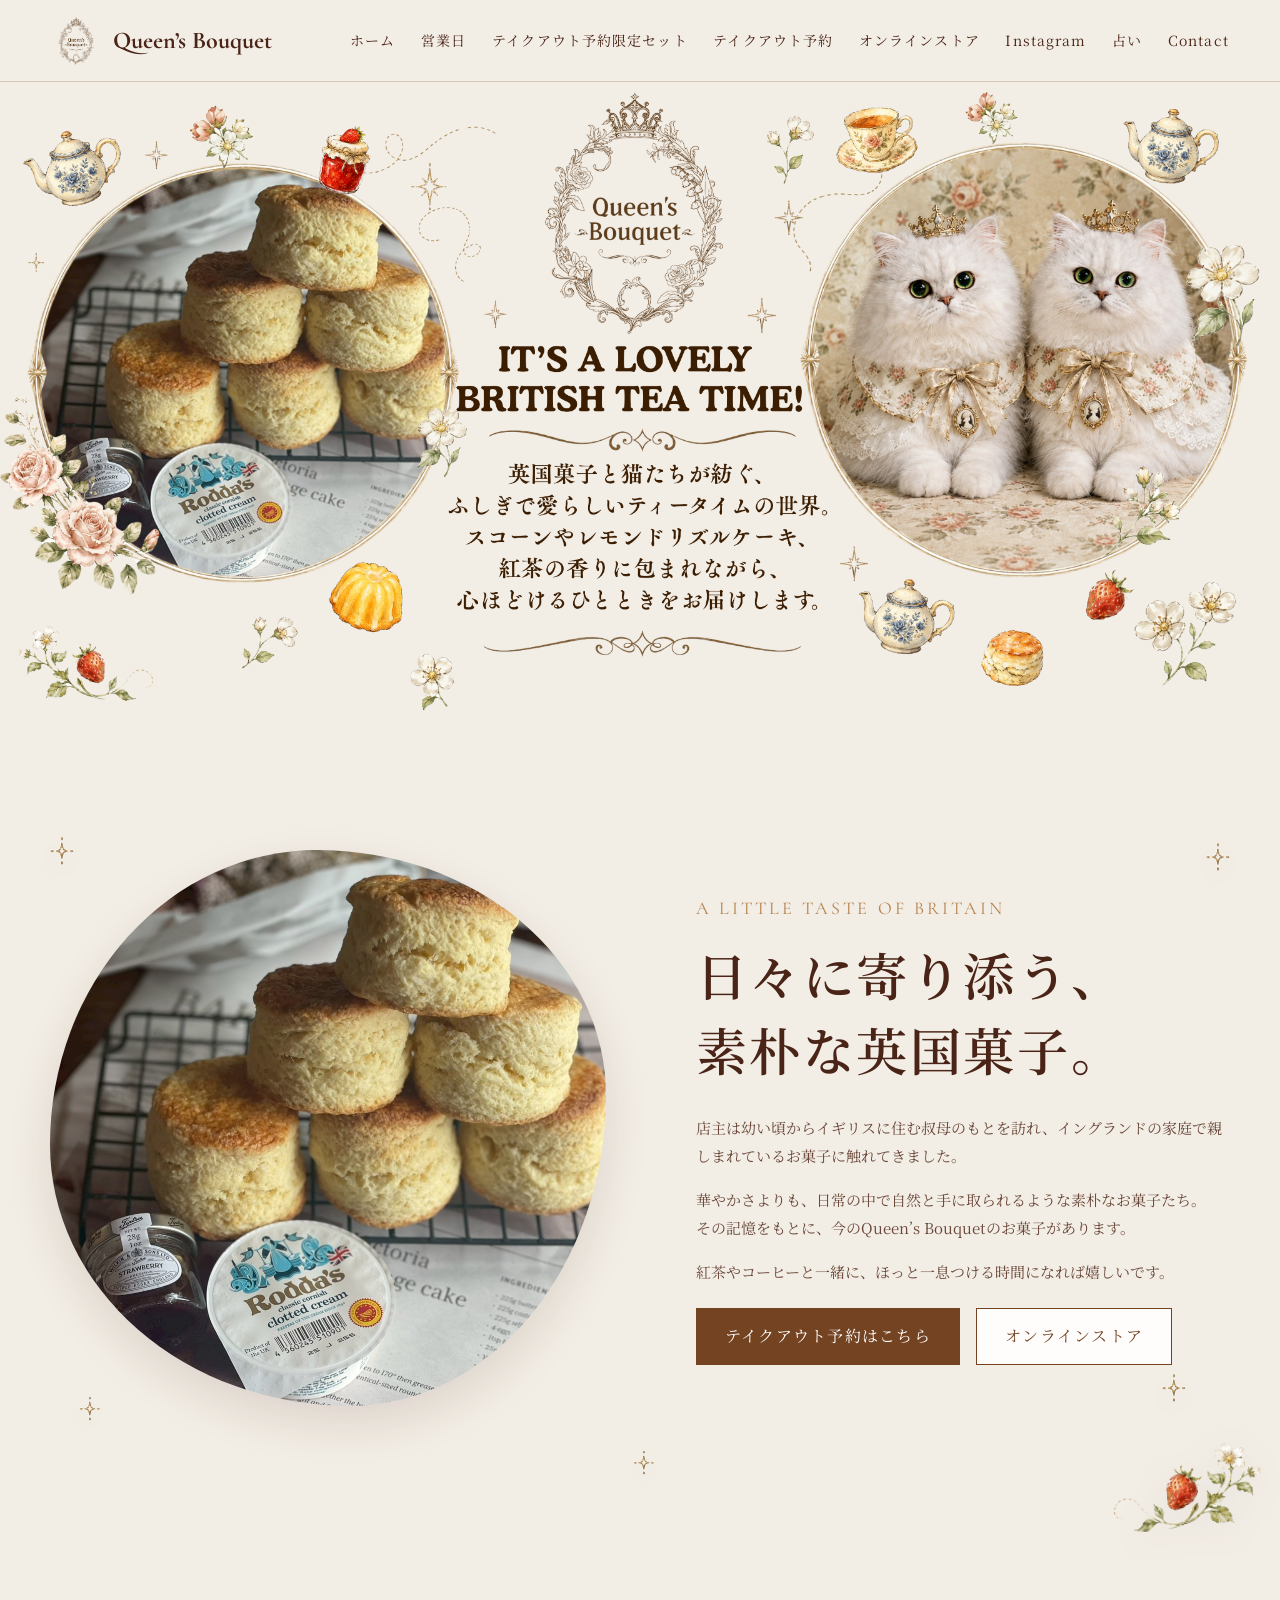
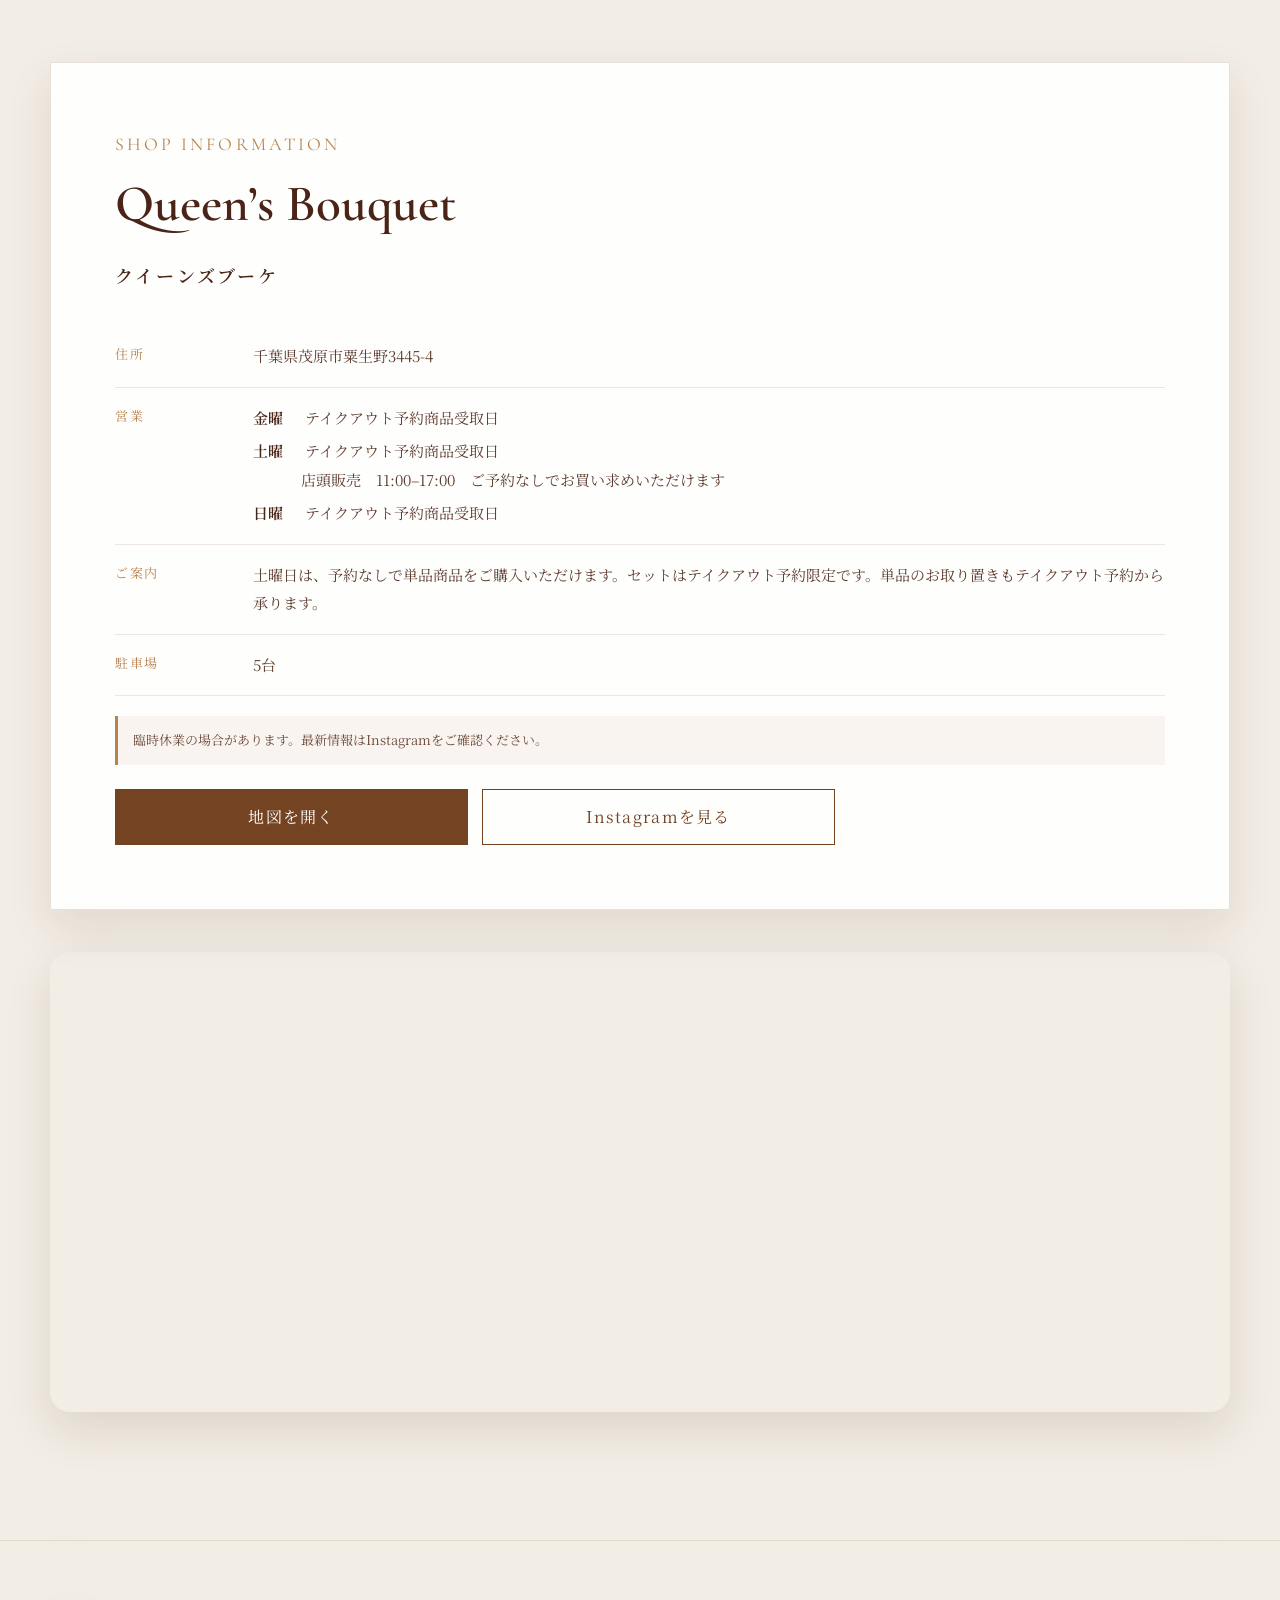
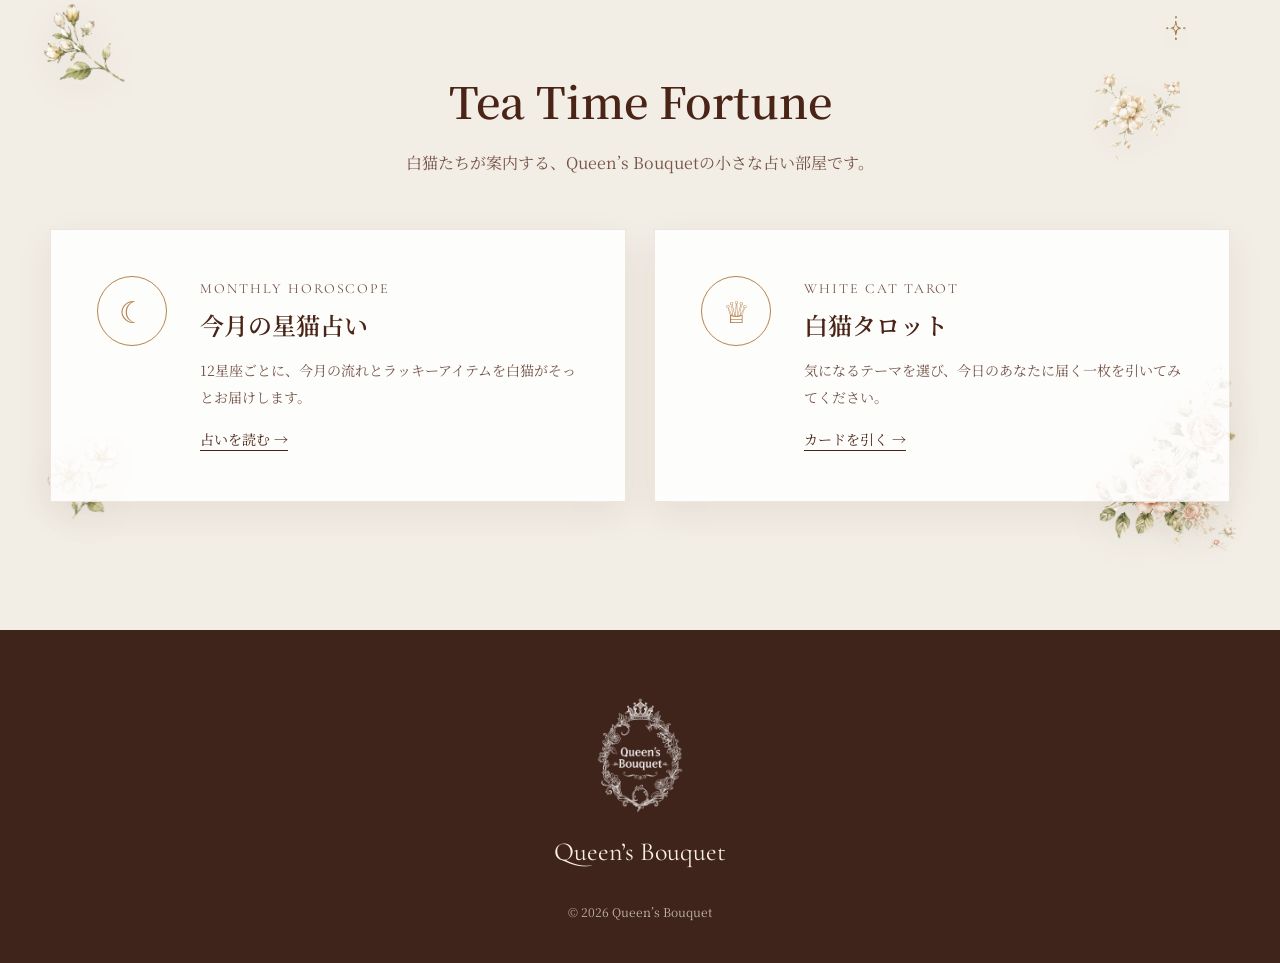
==== commit f7ea8d09: "Update Saturday shop information layout" ====
--- a/index.html
+++ b/index.html
@@ -12,7 +12,7 @@
 </head>
 <body>
   <header class="site-header">
-    <a class="brand" href="#home" aria-label="Queen's Bouquet ホーム">
+    <a class="brand" href="index.html" aria-label="Queen's Bouquet ホーム">
       <img src="assets/logo.png" alt="Queen's Bouquet ロゴ">
       <span>Queen’s Bouquet</span>
     </a>
@@ -89,7 +89,7 @@
             <dt>営業</dt>
             <dd>
               <span class="schedule-line"><strong>金曜</strong> テイクアウト予約商品受取日</span>
-              <span class="schedule-line"><strong>土曜</strong> テイクアウト予約商品受取日・店頭販売（ご予約なしでお買い求めいただけます） 11:00–17:00</span>
+              <span class="schedule-line"><strong>土曜</strong> テイクアウト予約商品受取日<span class="schedule-line-detail">店頭販売　11:00–17:00　ご予約なしでお買い求めいただけます</span></span>
               <span class="schedule-line"><strong>日曜</strong> テイクアウト予約商品受取日</span>
             </dd>
           </div>
--- a/style.css
+++ b/style.css
@@ -180,6 +180,7 @@
 .schedule-line { display: block; }
 .schedule-line + .schedule-line { margin-top: 5px; }
 .schedule-line strong { display: inline-block; min-width: 48px; color: var(--ink); font-weight: 600; }
+.schedule-line-detail { display: block; padding-left: 48px; }
 .temporary-note {
   margin: 20px 0 0;
   padding: 13px 15px;
@@ -2484,4 +2485,4 @@
 
 .business-method-box p:last-child {
   margin-bottom: 0;
-}+}
